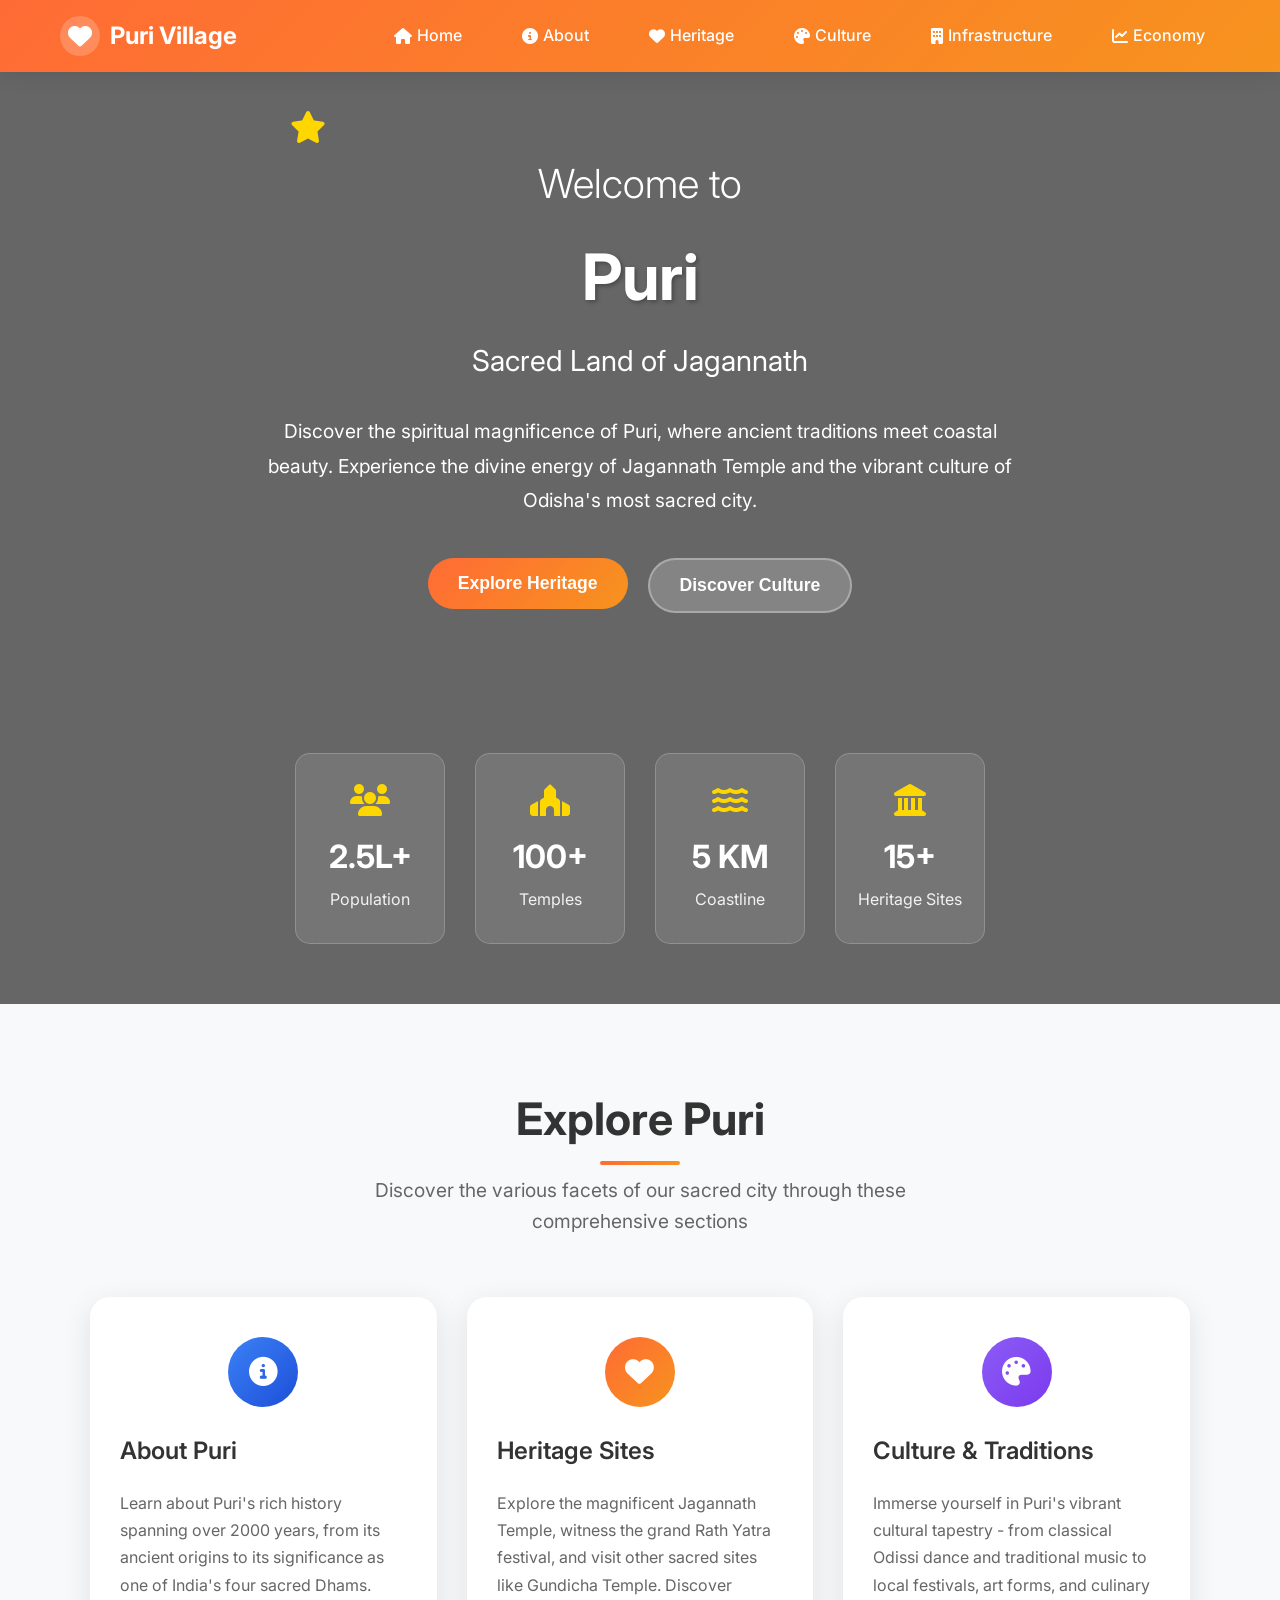
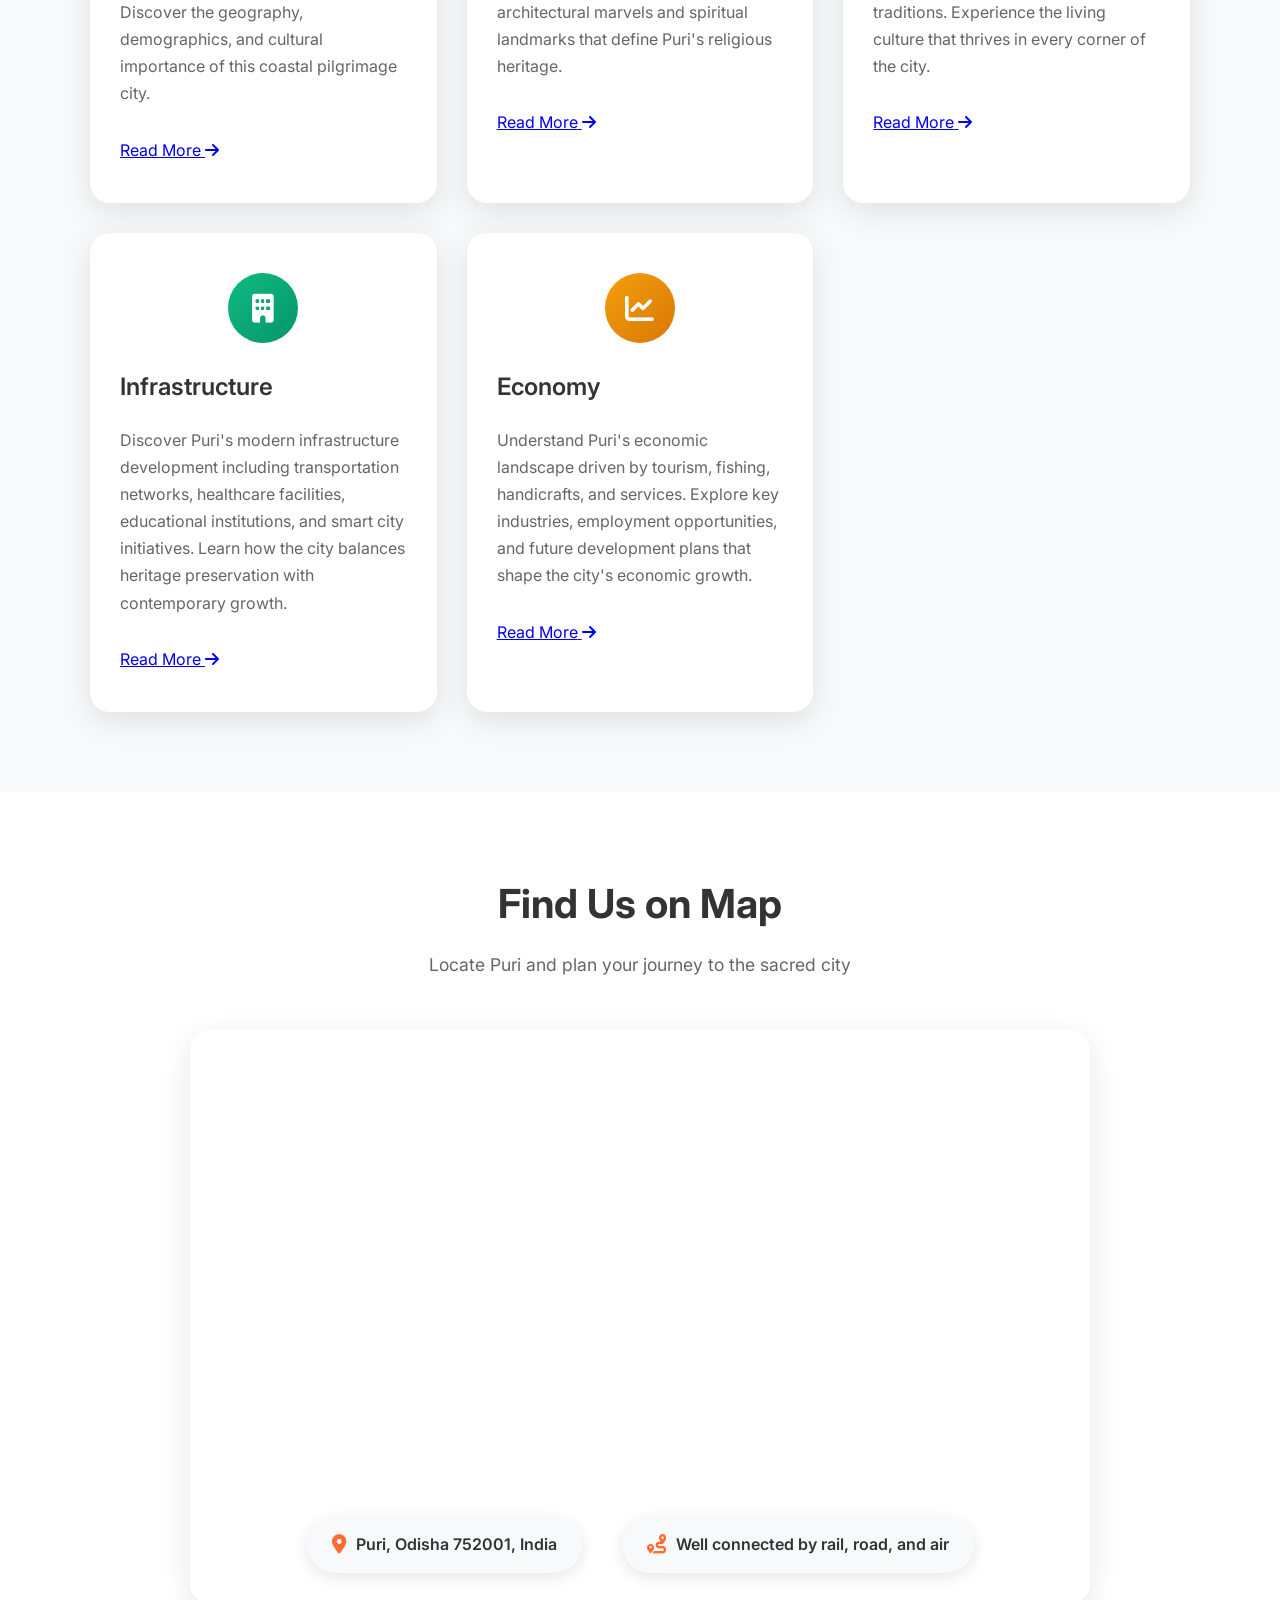
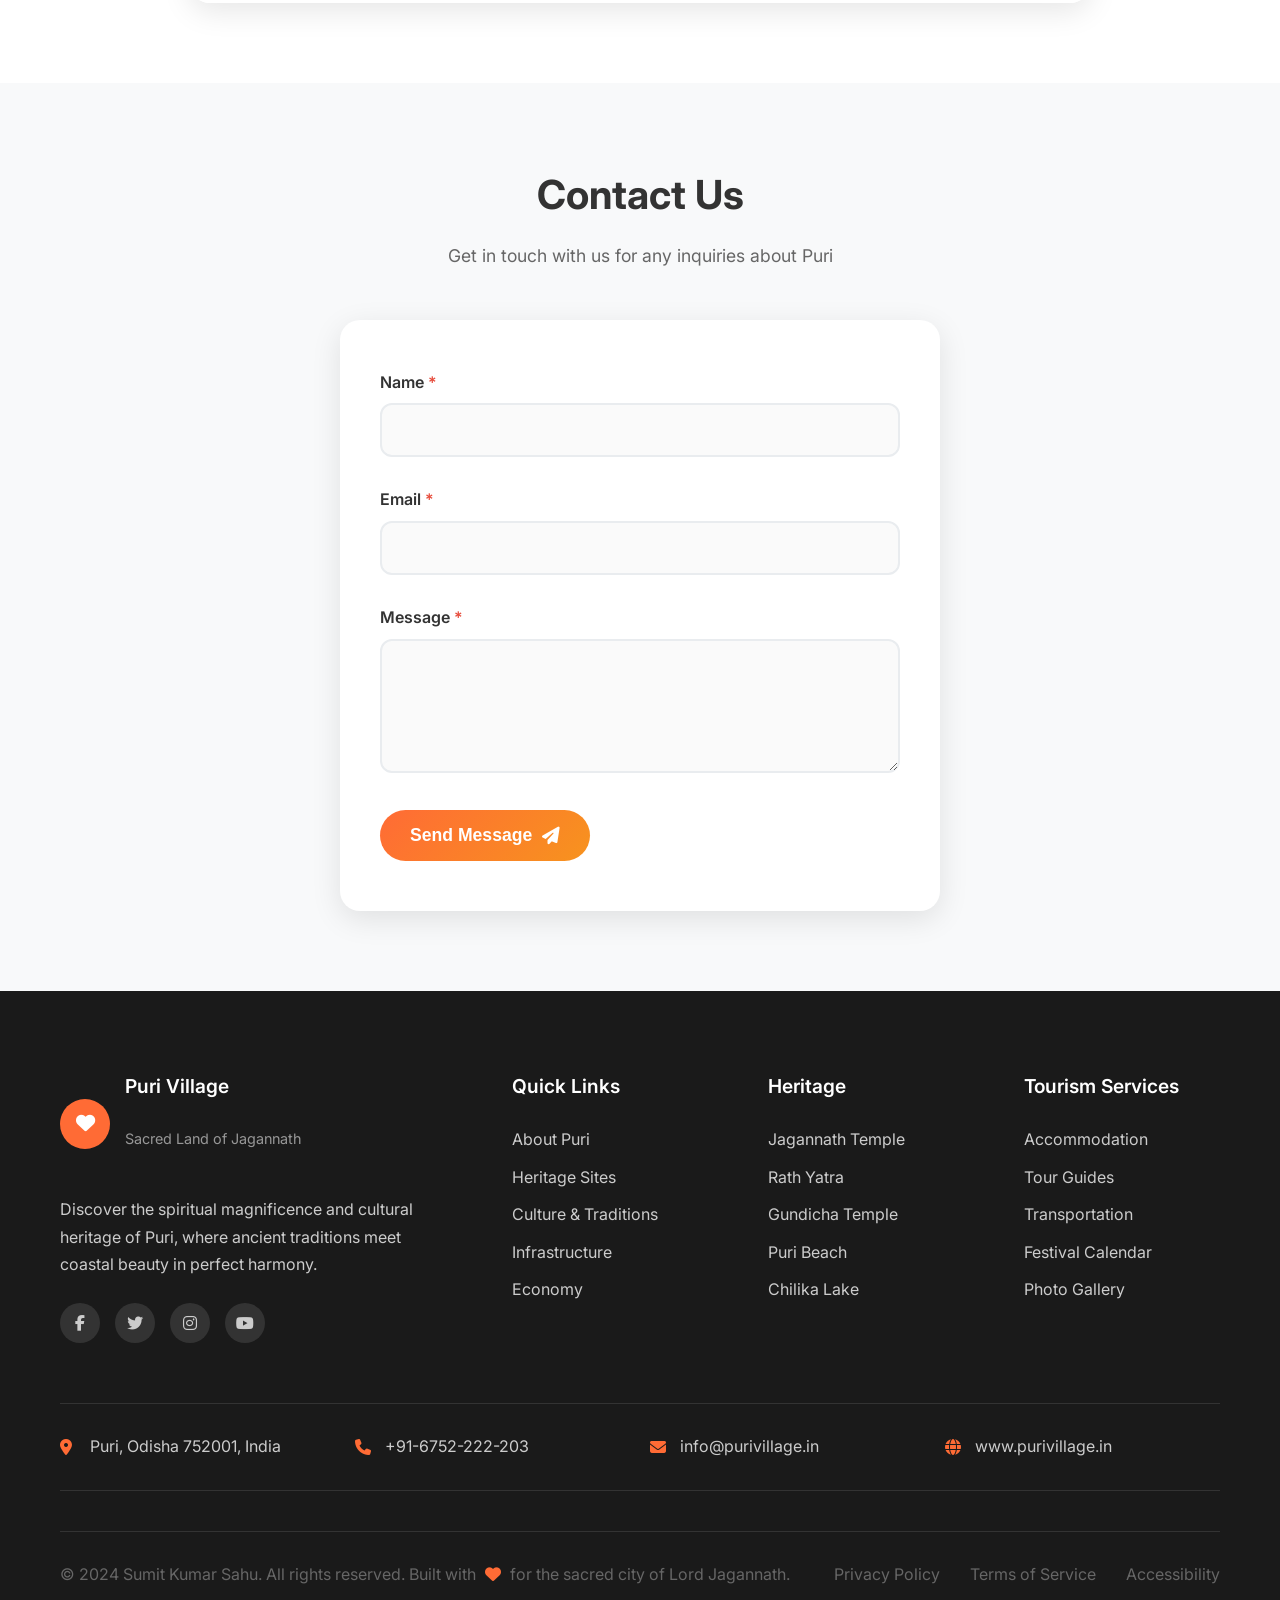
==== docs/index.html @ afd52f8d "Initital commit" ====
<!DOCTYPE html>
<html lang="en">
<head>
    <meta charset="UTF-8">
    <meta name="viewport" content="width=device-width, initial-scale=1.0">
    <title>Puri Village - Sacred Land of Jagannath</title>
    <meta name="description" content="Discover the spiritual magnificence of Puri, where ancient traditions meet coastal beauty. Experience the divine energy of Jagannath Temple and vibrant Odisha culture.">
    <link rel="preconnect" href="https://fonts.googleapis.com">
    <link rel="preconnect" href="https://fonts.gstatic.com" crossorigin>
    <link href="https://fonts.googleapis.com/css2?family=Inter:wght@300;400;500;600;700&display=swap" rel="stylesheet">
    <link rel="stylesheet" href="https://cdnjs.cloudflare.com/ajax/libs/font-awesome/6.4.0/css/all.min.css" media="print" onload="this.media='all'">
    <!-- <link rel="stylesheet" href="home.css"> -->
    <link rel="stylesheet" href="./css/styles.css">
</head>
<body>
    <!-- Skip to main content for screen readers -->
    <a href="#main-content" class="skip-link">Skip to main content</a>

    <!-- Header -->
    <header class="header" role="banner">
        <div class="container">
            <div class="logo">
                <i class="fas fa-heart" aria-hidden="true"></i>
                <span>Puri Village</span>
            </div>
            
            <!-- Mobile menu button -->
            <button class="mobile-menu-btn" aria-label="Toggle navigation menu" aria-expanded="false">
                <span class="hamburger-line"></span>
                <span class="hamburger-line"></span>
                <span class="hamburger-line"></span>
            </button>

            <nav class="nav" role="navigation" aria-label="Main navigation">
                <a href="./index.html"><i class="fas fa-home" aria-hidden="true"></i> Home</a>
                <a href="./about.html"><i class="fas fa-info-circle" aria-hidden="true"></i> About</a>
                <a href="./heritage.html"><i class="fas fa-heart" aria-hidden="true"></i> Heritage</a>
                <a href="./culture.html"><i class="fas fa-palette" aria-hidden="true"></i> Culture</a>
                <a href="./infrastructure.html"><i class="fas fa-building" aria-hidden="true"></i> Infrastructure</a>
                <a href="./economy.html"><i class="fas fa-chart-line" aria-hidden="true"></i> Economy</a>
            </nav>
        </div>
    </header>

    <!-- Main Content -->
    <main id="main-content">
        <!-- Hero Section -->
        <section class="hero" aria-label="Welcome to Puri">
            <!-- Video background -->
            <video autoplay muted loop playsinline class="hero-video" loading="lazy" aria-hidden="true">
                <source src="./Assets/videos/Puri-city.mp4" type="video/mp4">
            </video>
            
            <div class="hero-content">
                <div class="star-icon" aria-hidden="true">
                    <i class="fas fa-star"></i>
                </div>
                <h1>Welcome to</h1>
                <h2>Puri</h2>
                <h3>Sacred Land of Jagannath</h3>
                <p>Discover the spiritual magnificence of Puri, where ancient traditions meet coastal beauty. Experience the divine energy of Jagannath Temple and the vibrant culture of Odisha's most sacred city.</p>

                <div class="cta-buttons">
                    <a href="./heritage.html">
                        <button class="btn-primary">Explore Heritage</button>
                    </a>
                    <a href="./culture.html">
                        <button class="btn-secondary">Discover Culture</button>
                    </a>
                </div>
            </div>

            <!-- Statistics -->
            <div class="stats" role="region" aria-label="Puri statistics">
                <div class="stat-item">
                    <i class="fas fa-users" aria-hidden="true"></i>
                    <h4>2.5L+</h4>
                    <p>Population</p>
                </div>
                <div class="stat-item">
                    <i class="fas fa-place-of-worship" aria-hidden="true"></i>
                    <h4>100+</h4>
                    <p>Temples</p>
                </div>
                <div class="stat-item">
                    <i class="fas fa-water" aria-hidden="true"></i>
                    <h4>5 KM</h4>
                    <p>Coastline</p>
                </div>
                <div class="stat-item">
                    <i class="fas fa-landmark" aria-hidden="true"></i>
                    <h4>15+</h4>
                    <p>Heritage Sites</p>
                </div>
            </div>
        </section>

        <!-- Section Abstracts -->
        <section class="section-abstracts">
            <div class="container">
                <div class="section-header">
                    <h2>Explore Puri</h2>
                    <p>Discover the various facets of our sacred city through these comprehensive sections</p>
                </div>

                <div class="abstracts-grid">
                    <article class="abstract-card">
                        <div class="abstract-icon about">
                            <i class="fas fa-info-circle" aria-hidden="true"></i>
                        </div>
                        <h3>About Puri</h3>
                        <p>Learn about Puri's rich history spanning over 2000 years, from its ancient origins to its significance as one of India's four sacred Dhams. Discover the geography, demographics, and cultural importance of this coastal pilgrimage city.</p>
                        <a href="./about.html" class="read-more-btn" aria-label="Read more about Puri">
                            <span>Read More</span>
                            <i class="fas fa-arrow-right" aria-hidden="true"></i>
                        </a>
                    </article>

                    <article class="abstract-card">
                        <div class="abstract-icon heritage">
                            <i class="fas fa-heart" aria-hidden="true"></i>
                        </div>
                        <h3>Heritage Sites</h3>
                        <p>Explore the magnificent Jagannath Temple, witness the grand Rath Yatra festival, and visit other sacred sites like Gundicha Temple. Discover architectural marvels and spiritual landmarks that define Puri's religious heritage.</p>
                        <a href="./heritage.html" class="read-more-btn" aria-label="Read more about heritage sites">
                            <span>Read More</span>
                            <i class="fas fa-arrow-right" aria-hidden="true"></i>
                        </a>
                    </article>

                    <article class="abstract-card">
                        <div class="abstract-icon culture">
                            <i class="fas fa-palette" aria-hidden="true"></i>
                        </div>
                        <h3>Culture & Traditions</h3>
                        <p>Immerse yourself in Puri's vibrant cultural tapestry - from classical Odissi dance and traditional music to local festivals, art forms, and culinary traditions. Experience the living culture that thrives in every corner of the city.</p>
                        <a href="./culture.html" class="read-more-btn" aria-label="Read more about culture and traditions">
                            <span>Read More</span>
                            <i class="fas fa-arrow-right" aria-hidden="true"></i>
                        </a>
                    </article>

                    <article class="abstract-card">
                        <div class="abstract-icon infrastructure">
                            <i class="fas fa-building" aria-hidden="true"></i>
                        </div>
                        <h3>Infrastructure</h3>
                        <p>Discover Puri's modern infrastructure development including transportation networks, healthcare facilities, educational institutions, and smart city initiatives. Learn how the city balances heritage preservation with contemporary growth.</p>
                        <a href="./infrastructure.html" class="read-more-btn" aria-label="Read more about infrastructure">
                            <span>Read More</span>
                            <i class="fas fa-arrow-right" aria-hidden="true"></i>
                        </a>
                    </article>

                    <article class="abstract-card">
                        <div class="abstract-icon economy">
                            <i class="fas fa-chart-line" aria-hidden="true"></i>
                        </div>
                        <h3>Economy</h3>
                        <p>Understand Puri's economic landscape driven by tourism, fishing, handicrafts, and services. Explore key industries, employment opportunities, and future development plans that shape the city's economic growth.</p>
                        <a href="./economy.html" class="read-more-btn" aria-label="Read more about economy">
                            <span>Read More</span>
                            <i class="fas fa-arrow-right" aria-hidden="true"></i>
                        </a>
                    </article>
                </div>
            </div>
        </section>

        <!-- Map Section -->
        <section class="map-section">
            <div class="container">
                <div class="map-header">
                    <h2>Find Us on Map</h2>
                    <p>Locate Puri and plan your journey to the sacred city</p>
                </div>
                <div class="map-container">
                    <iframe
                        src="https://www.google.com/maps/embed?pb=!1m18!1m12!1m3!1d60059.77239144918!2d85.78035134000878!3d19.808797227245865!2m3!1f0!2f0!3f0!3m2!1i1024!2i768!4f13.1!3m3!1m2!1s0x3a19c4180256e495%3A0x496a9d8b30c1fad7!2sPuri%2C%20Odisha!5e0!3m2!1sen!2sin!4v1757739574933!5m2!1sen!2sin"
                        width="900" 
                        height="450" 
                        style="border:0;" 
                        allowfullscreen="" 
                        loading="lazy"
                        referrerpolicy="no-referrer-when-downgrade"
                        title="Map of Puri, Odisha"
                        aria-label="Interactive map showing location of Puri, Odisha">
                    </iframe>
                    <div class="map-info">
                        <div class="info-item">
                            <i class="fas fa-map-marker-alt" aria-hidden="true"></i>
                            <span>Puri, Odisha 752001, India</span>
                        </div>
                        <div class="info-item">
                            <i class="fas fa-route" aria-hidden="true"></i>
                            <span>Well connected by rail, road, and air</span>
                        </div>
                    </div>
                </div>
            </div>
        </section>

        <!-- Contact Section -->
        <section class="contact-section">
            <div class="container">
                <div class="contact-header">
                    <h2>Contact Us</h2>
                    <p>Get in touch with us for any inquiries about Puri</p>
                </div>
                <div class="contact-form-container">
                    <form class="contact-form" novalidate>
                        <div class="form-group">
                            <label for="name">Name <span class="required">*</span></label>
                            <input type="text" id="name" name="name" required aria-describedby="name-error">
                            <div id="name-error" class="error-message" role="alert"></div>
                        </div>
                        <div class="form-group">
                            <label for="email">Email <span class="required">*</span></label>
                            <input type="email" id="email" name="email" required aria-describedby="email-error">
                            <div id="email-error" class="error-message" role="alert"></div>
                        </div>
                        <div class="form-group">
                            <label for="message">Message <span class="required">*</span></label>
                            <textarea id="message" name="message" rows="5" required aria-describedby="message-error"></textarea>
                            <div id="message-error" class="error-message" role="alert"></div>
                        </div>
                        <button type="submit" class="submit-btn">
                            <span>Send Message</span>
                            <i class="fas fa-paper-plane" aria-hidden="true"></i>
                        </button>
                    </form>
                </div>
            </div>
        </section>
    </main>

    <!-- Footer -->
    <footer class="footer" role="contentinfo">
        <div class="container">
            <div class="footer-content">
                <div class="footer-section">
                    <div class="footer-logo">
                        <i class="fas fa-heart" aria-hidden="true"></i>
                        <div>
                            <h4>Puri Village</h4>
                            <p>Sacred Land of Jagannath</p>
                        </div>
                    </div>
                    <p>Discover the spiritual magnificence and cultural heritage of Puri, where ancient traditions meet coastal beauty in perfect harmony.</p>
                    <div class="social-icons">
                        <a href="#" aria-label="Facebook"><i class="fab fa-facebook-f"></i></a>
                        <a href="#" aria-label="Twitter"><i class="fab fa-twitter"></i></a>
                        <a href="#" aria-label="Instagram"><i class="fab fa-instagram"></i></a>
                        <a href="#" aria-label="YouTube"><i class="fab fa-youtube"></i></a>
                    </div>
                </div>

                <div class="footer-section">
                    <h4>Quick Links</h4>
                    <ul>
                        <li><a href="about.html">About Puri</a></li>
                        <li><a href="heritage.html">Heritage Sites</a></li>
                        <li><a href="culture.html">Culture & Traditions</a></li>
                        <li><a href="infrastructure.html">Infrastructure</a></li>
                        <li><a href="economy.html">Economy</a></li>
                    </ul>
                </div>

                <div class="footer-section">
                    <h4>Heritage</h4>
                    <ul>
                        <li><a href="#">Jagannath Temple</a></li>
                        <li><a href="#">Rath Yatra</a></li>
                        <li><a href="#">Gundicha Temple</a></li>
                        <li><a href="#">Puri Beach</a></li>
                        <li><a href="#">Chilika Lake</a></li>
                    </ul>
                </div>

                <div class="footer-section">
                    <h4>Tourism Services</h4>
                    <ul>
                        <li><a href="#">Accommodation</a></li>
                        <li><a href="#">Tour Guides</a></li>
                        <li><a href="#">Transportation</a></li>
                        <li><a href="#">Festival Calendar</a></li>
                        <li><a href="#">Photo Gallery</a></li>
                    </ul>
                </div>
            </div>

            <div class="contact-info">
                <div class="contact-item">
                    <i class="fas fa-map-marker-alt" aria-hidden="true"></i>
                    <span>Puri, Odisha 752001, India</span>
                </div>
                <div class="contact-item"> 
                    <i class="fas fa-phone" aria-hidden="true"></i>
                    <span>+91-6752-222-203</span>
                </div>
                <div class="contact-item">
                    <i class="fas fa-envelope" aria-hidden="true"></i>
                    <span>info@purivillage.in</span>
                </div>
                <div class="contact-item">
                    <i class="fas fa-globe" aria-hidden="true"></i>
                    <span>www.purivillage.in</span>
                </div>
            </div>

            <div class="footer-bottom">
                <p>&copy; 2024 Sumit Kumar Sahu. All rights reserved. Built with <i class="fas fa-heart" aria-hidden="true"></i> for the sacred city of Lord Jagannath.</p>
                <div class="footer-links">
                    <a href="#">Privacy Policy</a>
                    <a href="#">Terms of Service</a>
                    <a href="#">Accessibility</a>
                </div>
            </div>
        </div>
    </footer>
    <script src="./js/script.js"></script>
</body>
</html>
---- docs/css/styles.css ----
/* ==========================================
   MASTER STYLE.CSS - PROFESSIONAL WEBSITE
   ========================================== */

/* ==========================================
   1. GLOBAL RESET & BASE STYLES
   ========================================== */

*,
*::before,
*::after {
    margin: 0;
    padding: 0;
    box-sizing: border-box;
}

html {
    scroll-behavior: smooth;
}

body {
    font-family: 'Inter', 'Segoe UI', Tahoma, Geneva, Verdana, sans-serif;
    line-height: 1.6;
    color: #333;
    font-size: 16px;
    overflow-x: hidden;
}

/* Focus styles for accessibility */
:focus {
    outline: 2px solid #ff6b35;
    outline-offset: 2px;
}

/* Screen Reader Only */
.sr-only,
.skip-link {
    position: absolute;
    width: 1px;
    height: 1px;
    padding: 0;
    margin: -1px;
    overflow: hidden;
    clip: rect(0, 0, 0, 0);
    white-space: nowrap;
    border: 0;
}

.skip-link {
    top: -40px;
    left: 6px;
    background: #000;
    color: #fff;
    padding: 8px;
    text-decoration: none;
    z-index: 1000;
    border-radius: 4px;
}

.skip-link:focus {
    top: 6px;
}

/* ==========================================
   2. LAYOUT & TYPOGRAPHY
   ========================================== */

.container {
    max-width: 1200px;
    margin: 0 auto;
    padding: 0 20px;
}

.highlight {
    color: #ffd700;
}

/* Section Headers */
.section-header,
.content-section h2,
.arts-section h2,
.festival-calendar h2,
.key-industries h2,
.economic-indicators h2,
.infra-stats h2 {
    text-align: center;
    margin-bottom: 60px;
}

.section-header h2,
.content-section h2,
.arts-section h2,
.festival-calendar h2,
.key-industries h2,
.economic-indicators h2,
.infra-stats h2 {
    font-size: clamp(2rem, 4vw, 2.8rem);
    font-weight: 700;
    margin-bottom: 20px;
    color: #333;
    position: relative;
}

.section-header h2::after,
.content-section h2::after,
.arts-section h2::after,
.festival-calendar h2::after,
.key-industries h2::after,
.economic-indicators h2::after,
.infra-stats h2::after {
    content: '';
    position: absolute;
    bottom: -10px;
    left: 50%;
    transform: translateX(-50%);
    width: 80px;
    height: 4px;
    background: linear-gradient(135deg, #ff6b35, #f7931e);
    border-radius: 2px;
}

.section-header p {
    font-size: clamp(1rem, 2vw, 1.2rem);
    color: #666;
    max-width: 600px;
    margin: 0 auto;
}

/* ==========================================
   3. HEADER & NAVIGATION
   ========================================== */

.header {
    background: linear-gradient(135deg, #ff6b35, #f7931e);
    padding: 15px 0;
    position: sticky;
    top: 0;
    z-index: 100;
    box-shadow: 0 2px 20px rgba(0, 0, 0, 0.1);
}

/* About, Heritage, Culture, Infrastructure, Economy pages header */
body.about-page .header,
body.heritage-page .header,
body.culture-page .header,
body.infrastructure-page .header,
body.economy-page .header {
    background: linear-gradient(135deg, #2c3e50, #3498db);
}

.header .container {
    display: flex;
    justify-content: space-between;
    align-items: center;
}

.logo {
    display: flex;
    align-items: center;
    gap: 10px;
    color: white;
    font-size: 1.5rem;
    font-weight: 700;
}

.logo i {
    background: rgba(255, 255, 255, 0.2);
    padding: 8px;
    border-radius: 50%;
    width: 40px;
    height: 40px;
    display: flex;
    align-items: center;
    justify-content: center;
}

/* Mobile Menu Button */
.mobile-menu-btn,
.nav-toggle {
    display: none;
    flex-direction: column;
    justify-content: space-around;
    width: 30px;
    height: 30px;
    background: transparent;
    border: none;
    cursor: pointer;
    padding: 0;
}

.hamburger-line,
.nav-toggle span {
    width: 100%;
    height: 3px;
    background: white;
    transition: all 0.3s ease;
    transform-origin: center;
    border-radius: 2px;
}

.nav-toggle span {
    width: 25px;
    margin: 3px 0;
}

/* Hamburger Animation */
.mobile-menu-btn[aria-expanded="true"] .hamburger-line:nth-child(1),
.nav-toggle.active span:nth-child(1) {
    transform: rotate(45deg) translate(6px, 6px);
}

.mobile-menu-btn[aria-expanded="true"] .hamburger-line:nth-child(2),
.nav-toggle.active span:nth-child(2) {
    opacity: 0;
}

.mobile-menu-btn[aria-expanded="true"] .hamburger-line:nth-child(3),
.nav-toggle.active span:nth-child(3) {
    transform: rotate(-45deg) translate(6px, -6px);
}

/* Navigation */
.nav,
.nav-menu {
    display: flex;
    gap: 30px;
    list-style: none;
}

.nav a,
.nav-menu a {
    color: white;
    text-decoration: none;
    display: flex;
    align-items: center;
    gap: 5px;
    padding: 8px 15px;
    border-radius: 25px;
    transition: all 0.3s ease;
    font-weight: 500;
}

.nav a:hover,
.nav a:focus,
.nav-menu a:hover,
.nav-menu a:focus,
.nav-menu a.active {
    background: rgba(255, 255, 255, 0.2);
    color: white;
    outline: 2px solid rgba(255, 255, 255, 0.5);
    outline-offset: 2px;
    transform: translateY(-2px);
}

/* ==========================================
   4. BUTTONS & INTERACTIVE ELEMENTS
   ========================================== */

.btn-primary,
.btn-secondary,
.btn-gallery,
.btn-contact,
.btn-read-more,
.cta-button,
.submit-btn {
    padding: 15px 30px;
    border: none;
    border-radius: 50px;
    font-size: 1.1rem;
    font-weight: 600;
    cursor: pointer;
    transition: all 0.3s ease;
    text-decoration: none;
    display: inline-flex;
    align-items: center;
    gap: 10px;
    justify-content: center;
}

.btn-primary,
.btn-gallery,
.btn-contact,
.btn-read-more,
.cta-button,
.submit-btn {
    background: linear-gradient(135deg, #ff6b35, #f7931e);
    color: white;
}

.btn-secondary {
    background: rgba(255, 255, 255, 0.2);
    color: white;
    border: 2px solid rgba(255, 255, 255, 0.3);
}

.btn-primary:hover,
.btn-primary:focus,
.btn-gallery:hover,
.btn-gallery:focus,
.btn-contact:hover,
.btn-contact:focus,
.btn-read-more:hover,
.btn-read-more:focus,
.cta-button:hover,
.cta-button:focus,
.submit-btn:hover,
.submit-btn:focus {
    background: linear-gradient(135deg, #e55a2b, #e8851d);
    transform: translateY(-2px);
    outline: 2px solid rgba(255, 107, 53, 0.5);
    outline-offset: 2px;
    box-shadow: 0 8px 25px rgba(255, 107, 53, 0.3);
}

.btn-secondary:hover,
.btn-secondary:focus {
    background: rgba(255, 255, 255, 0.3);
    transform: translateY(-2px);
    outline: 2px solid rgba(255, 255, 255, 0.5);
    outline-offset: 2px;
}

.btn-read-more i,
.cta-button i,
.btn-gallery i,
.btn-contact i,
.submit-btn i {
    transition: transform 0.3s ease;
}

.btn-read-more:hover i,
.cta-button:hover i,
.btn-gallery:hover i,
.btn-contact:hover i,
.submit-btn:hover i {
    transform: translateX(3px);
}

/* ==========================================
   5. CARDS & CONTENT BLOCKS
   ========================================== */

.abstract-card,
.history-card,
.site-card,
.culture-card,
.festival-card,
.sector-card,
.industry-card,
.stat-card,
.indicator-item,
.infra-category,
.personality-card,
.fact-card {
    background: white;
    padding: 40px 30px;
    border-radius: 20px;
    box-shadow: 0 8px 30px rgba(0, 0, 0, 0.1);
    transition: all 0.3s ease;
    position: relative;
    overflow: hidden;
}

.abstract-card:hover,
.abstract-card:focus-within,
.history-card:hover,
.site-card:hover,
.culture-card:hover,
.festival-card:hover,
.sector-card:hover,
.industry-card:hover,
.stat-card:hover,
.indicator-item:hover,
.infra-category:hover,
.personality-card:hover,
.fact-card:hover {
    transform: translateY(-8px);
    box-shadow: 0 15px 40px rgba(0, 0, 0, 0.15);
}

/* Card Top Borders */
.abstract-card::before,
.history-card,
.culture-card,
.festival-card,
.sector-card,
.stat-card::before,
.indicator-item::before,
.infra-category {
    border-top: 4px solid #3498db;
}

.site-card.religious .site-category {
    background: linear-gradient(135deg, #ff6b35, #f7931e);
}

.site-card.festival .site-category {
    background: linear-gradient(135deg, #667eea, #764ba2);
}

.site-card.natural .site-category {
    background: linear-gradient(135deg, #74b9ff, #0984e3);
}

/* Card Icons */
.abstract-icon,
.culture-icon,
.festival-icon,
.sector-icon,
.industry-icon,
.stat-icon,
.indicator-icon,
.personality-image {
    width: 70px;
    height: 70px;
    border-radius: 50%;
    display: flex;
    align-items: center;
    justify-content: center;
    margin: 0 auto 25px;
    transition: all 0.3s ease;
}

.abstract-icon.about,
.culture-icon,
.sector-icon,
.industry-icon,
.stat-icon,
.indicator-icon {
    background: linear-gradient(135deg, #3b82f6, #1d4ed8);
}

.abstract-icon.heritage {
    background: linear-gradient(135deg, #ff6b35, #f7931e);
}

.abstract-icon.culture {
    background: linear-gradient(135deg, #8b5cf6, #7c3aed);
}

.abstract-icon.infrastructure {
    background: linear-gradient(135deg, #10b981, #059669);
}

.abstract-icon.economy {
    background: linear-gradient(135deg, #f59e0b, #d97706);
}

.festival-icon,
.personality-image {
    background: linear-gradient(135deg, #9b59b6, #8e44ad);
}

.abstract-icon i,
.culture-icon i,
.festival-icon i,
.sector-icon i,
.industry-icon i,
.stat-icon i,
.indicator-icon i,
.personality-image i {
    font-size: 1.8rem;
    color: white;
}

/* ==========================================
   6. FORMS
   ========================================== */

.contact-form {
    background: white;
    padding: 50px 40px;
    border-radius: 20px;
    box-shadow: 0 8px 30px rgba(0, 0, 0, 0.1);
}

.form-group {
    margin-bottom: 30px;
}

.form-group label {
    display: block;
    margin-bottom: 8px;
    font-weight: 600;
    color: #333;
    font-size: 1rem;
}

.required {
    color: #e74c3c;
}

.form-group input,
.form-group textarea {
    width: 100%;
    padding: 15px 20px;
    border: 2px solid #e9ecef;
    border-radius: 12px;
    font-size: 1rem;
    transition: all 0.3s ease;
    font-family: inherit;
    background: #fafafa;
}

.form-group input:focus,
.form-group textarea:focus {
    outline: none;
    border-color: #ff6b35;
    background: white;
    box-shadow: 0 0 0 3px rgba(255, 107, 53, 0.1);
}

.form-group textarea {
    resize: vertical;
    min-height: 120px;
}

.error-message {
    color: #e74c3c;
    font-size: 0.875rem;
    margin-top: 5px;
    display: none;
}

.error-message.show {
    display: block;
}

.form-group.error input,
.form-group.error textarea {
    border-color: #e74c3c;
    background: #fdf2f2;
}

/* ==========================================
   7. HOME PAGE STYLES
   ========================================== */

/* Hero Section */
.hero {
    position: relative;
    min-height: 100vh;
    padding-top: 80px;
    color: white;
    text-align: center;
    display: flex;
    flex-direction: column;
    justify-content: center;
    padding-bottom: 60px;
    overflow: hidden;
}

.hero-video {
    position: absolute;
    top: 0;
    left: 0;
    min-width: 100%;
    min-height: 100%;
    width: auto;
    height: auto;
    object-fit: cover;
    z-index: -2;
}

.hero::after {
    content: "";
    position: absolute;
    top: 0;
    left: 0;
    width: 100%;
    height: 100%;
    background: rgba(0, 0, 0, 0.6);
    z-index: -1;
}

.hero-content {
    position: relative;
    z-index: 1;
    max-width: 800px;
    margin: 0 auto;
    padding: 0 20px;
}

.star-icon {
    position: absolute;
    top: -50px;
    left: 50px;
    color: #ffd700;
    font-size: 2rem;
}

.hero-content h1 {
    font-size: clamp(1.8rem, 4vw, 2.5rem);
    margin-bottom: 10px;
    font-weight: 300;
}

.hero-content h2 {
    font-size: clamp(2.5rem, 8vw, 4rem);
    font-weight: 700;
    margin-bottom: 10px;
    text-shadow: 2px 2px 4px rgba(0, 0, 0, 0.3);
}

.hero-content h3 {
    font-size: clamp(1.2rem, 3vw, 1.8rem);
    margin-bottom: 30px;
    font-weight: 400;
}

.hero-content p {
    font-size: clamp(1rem, 2vw, 1.2rem);
    margin-bottom: 40px;
    line-height: 1.8;
}

/* CTA Buttons */
.cta-buttons {
    display: flex;
    gap: 20px;
    justify-content: center;
    margin-bottom: 80px;
    flex-wrap: wrap;
}

/* Statistics Section */
.stats {
    display: grid;
    grid-template-columns: repeat(auto-fit, minmax(150px, 1fr));
    gap: 30px;
    margin-top: 60px;
    max-width: 800px;
    margin-left: auto;
    margin-right: auto;
    padding: 0 20px;
}

.stat-item {
    text-align: center;
    background: rgba(255, 255, 255, 0.1);
    padding: 30px 20px;
    border-radius: 15px;
    backdrop-filter: blur(10px);
    border: 1px solid rgba(255, 255, 255, 0.2);
}

.stat-item i {
    font-size: 2rem;
    margin-bottom: 15px;
    color: #ffd700;
}

.stat-item h4 {
    font-size: 2rem;
    font-weight: 700;
    margin-bottom: 5px;
}

.stat-item p {
    font-size: 1rem;
    opacity: 0.9;
}

/* Section Abstracts */
.section-abstracts {
    padding: 80px 0;
    background: #f8f9fa;
}

.abstracts-grid {
    display: grid;
    grid-template-columns: repeat(auto-fit, minmax(300px, 1fr));
    gap: 30px;
    max-width: 1100px;
    margin: 0 auto;
}

.abstract-card h3 {
    font-size: 1.5rem;
    font-weight: 600;
    margin-bottom: 20px;
    color: #333;
}

.abstract-card p {
    color: #666;
    line-height: 1.7;
    margin-bottom: 30px;
    font-size: 1rem;
}

/* Map Section */
.map-section {
    padding: 80px 0;
    background: white;
}

.map-header {
    text-align: center;
    margin-bottom: 50px;
}

.map-header h2 {
    font-size: clamp(2rem, 4vw, 2.5rem);
    font-weight: 700;
    margin-bottom: 15px;
    color: #333;
}

.map-header p {
    font-size: 1.1rem;
    color: #666;
}

.map-container {
    max-width: 900px;
    margin: 0 auto;
    border-radius: 20px;
    overflow: hidden;
    box-shadow: 0 8px 30px rgba(0, 0, 0, 0.1);
    position: relative;
}

.map-container iframe {
    width: 100%;
    height: 450px;
    border: none;
}

.map-info {
    display: flex;
    justify-content: center;
    gap: 40px;
    flex-wrap: wrap;
    padding: 30px 20px;
    background: white;
}

.info-item {
    display: flex;
    align-items: center;
    gap: 10px;
    background: #f8f9fa;
    padding: 15px 25px;
    border-radius: 30px;
    box-shadow: 0 4px 15px rgba(0, 0, 0, 0.1);
}

.info-item i {
    color: #ff6b35;
    font-size: 1.2rem;
}

.info-item span {
    font-weight: 600;
    color: #333;
}

/* Contact Section */
.contact-section {
    padding: 80px 0;
    background: #f8f9fa;
}

.contact-header {
    text-align: center;
    margin-bottom: 50px;
}

.contact-header h2 {
    font-size: clamp(2rem, 4vw, 2.5rem);
    font-weight: 700;
    margin-bottom: 15px;
    color: #333;
}

.contact-header p {
    font-size: 1.1rem;
    color: #666;
}

.contact-form-container {
    max-width: 600px;
    margin: 0 auto;
}

/* ==========================================
   8. ABOUT PAGE STYLES
   ========================================== */

.main-content {
    padding-top: 100px;
    min-height: 100vh;
}

/* Page Header */
.page-header {
    text-align: center;
    padding: 4rem 0;
    background: linear-gradient(135deg, #667eea 0%, #764ba2 100%);
    color: white;
    margin-bottom: 3rem;
}

.page-header h1 {
    font-size: 3rem;
    margin-bottom: 1rem;
    text-shadow: 2px 2px 4px rgba(0, 0, 0, 0.3);
}

.page-header p {
    font-size: 1.2rem;
    max-width: 800px;
    margin: 0 auto;
    opacity: 0.9;
}

/* Content Sections */
.content-section {
    margin-bottom: 4rem;
    padding: 2rem 0;
}

/* History Grid */
.history-grid {
    display: grid;
    grid-template-columns: 1fr 1fr;
    gap: 3rem;
    margin-bottom: 3rem;
}

.history-card {
    border-left: 5px solid #3498db;
    padding: 2rem;
}

.history-card h3 {
    color: #2c3e50;
    margin-bottom: 1rem;
    font-size: 1.5rem;
}

.key-features {
    background: #f8f9fa;
    padding: 2rem;
    border-radius: 15px;
    box-shadow: 0 10px 30px rgba(0, 0, 0, 0.05);
}

.key-features h3 {
    color: #2c3e50;
    margin-bottom: 1.5rem;
    font-size: 1.5rem;
}

.features-grid {
    display: grid;
    grid-template-columns: 1fr 1fr;
    gap: 1.5rem;
}

.feature-item {
    display: flex;
    align-items: flex-start;
    gap: 1rem;
    padding: 1rem;
    background: white;
    border-radius: 10px;
    transition: transform 0.3s ease;
}

.feature-item:hover {
    transform: translateY(-5px);
    box-shadow: 0 5px 20px rgba(0, 0, 0, 0.1);
}

.feature-item i {
    font-size: 1.5rem;
    color: #3498db;
    margin-top: 0.2rem;
}

.feature-item h4 {
    color: #2c3e50;
    margin-bottom: 0.5rem;
}

.feature-item p {
    color: #666;
    font-size: 0.9rem;
}

/* Geography Sections */
.geography-sections {
    display: grid;
    grid-template-columns: 1fr 1fr;
    gap: 2rem;
    margin-top: 2rem;
}

.geo-section {
    background: white;
    padding: 2rem;
    border-radius: 15px;
    box-shadow: 0 5px 20px rgba(0, 0, 0, 0.08);
    border-top: 4px solid #e74c3c;
}

.geo-section h3 {
    color: #2c3e50;
    margin-bottom: 1rem;
}

/* Demographics */
.demographics {
    background: linear-gradient(135deg, #667eea 0%, #764ba2 100%);
    color: white;
    padding: 3rem 0;
    border-radius: 20px;
    margin: 3rem 0;
}

.demographics h2 {
    text-align: center;
    margin-bottom: 3rem;
    color: white;
}

.demographics h2::after {
    background: #ffd700;
}

.demo-stats {
    display: grid;
    grid-template-columns: repeat(4, 1fr);
    gap: 2rem;
}

.demo-stat {
    text-align: center;
    padding: 2rem;
    background: rgba(255, 255, 255, 0.1);
    border-radius: 15px;
    transition: transform 0.3s ease;
}

.demo-stat:hover {
    transform: translateY(-10px);
    background: rgba(255, 255, 255, 0.2);
}

.demo-stat i {
    font-size: 3rem;
    margin-bottom: 1rem;
    color: #ffd700;
}

.demo-stat h3 {
    font-size: 2rem;
    margin-bottom: 0.5rem;
}

/* Timeline Section */
.timeline-section {
    margin: 4rem 0;
    padding: 3rem 0;
    background: #f8f9fa;
    border-radius: 20px;
}

.timeline-section h2 {
    text-align: center;
    margin-bottom: 3rem;
    display: flex;
    align-items: center;
    justify-content: center;
    gap: 1rem;
}

.timeline-section h2 i {
    color: #8b4513;
}

.timeline {
    position: relative;
    max-width: 800px;
    margin: 0 auto;
}

.timeline::before {
    content: '';
    position: absolute;
    top: 0;
    left: 50%;
    transform: translateX(-50%);
    width: 4px;
    height: 100%;
    background: linear-gradient(135deg, #ff6b35, #f7931e);
    border-radius: 2px;
}

.timeline-item {
    position: relative;
    margin: 2rem 0;
    width: 50%;
}

.timeline-item:nth-child(odd) {
    left: 0;
    text-align: right;
    padding-right: 3rem;
}

.timeline-item:nth-child(even) {
    left: 50%;
    text-align: left;
    padding-left: 3rem;
}

.timeline-dot {
    position: absolute;
    top: 20px;
    width: 20px;
    height: 20px;
    background: #ff6b35;
    border: 4px solid white;
    border-radius: 50%;
    box-shadow: 0 0 0 4px #ff6b35;
}

.timeline-item:nth-child(odd) .timeline-dot {
    right: -10px;
}

.timeline-item:nth-child(even) .timeline-dot {
    left: -10px;
}

.timeline-content {
    background: white;
    padding: 2rem;
    border-radius: 15px;
    box-shadow: 0 5px 20px rgba(0, 0, 0, 0.1);
    transition: transform 0.3s ease;
}

.timeline-content:hover {
    transform: translateY(-5px);
    box-shadow: 0 10px 30px rgba(0, 0, 0, 0.2);
}

.timeline-content h3 {
    color: #2c3e50;
    margin-bottom: 1rem;
    font-size: 1.3rem;
}

.timeline-content p {
    color: #666;
    line-height: 1.6;
}

/* Personalities Section */
.personalities-section {
    margin: 4rem 0;
    padding: 3rem 0;
}

.personalities-section h2 {
    display: flex;
    align-items: center;
    justify-content: center;
    gap: 1rem;
}

.personalities-section h2 i {
    color: #9b59b6;
}

.personalities-grid {
    display: grid;
    grid-template-columns: repeat(auto-fit, minmax(280px, 1fr));
    gap: 2rem;
    margin-top: 2rem;
}

.personality-card {
    text-align: center;
    border-top: 4px solid #9b59b6;
}

.personality-card h3 {
    color: #2c3e50;
    margin-bottom: 1rem;
    font-size: 1.3rem;
}

.personality-card p {
    color: #666;
    line-height: 1.6;
}

/* Facts Section */
.facts-section {
    margin: 4rem 0;
    padding: 3rem 0;
    background: linear-gradient(135deg, #74b9ff 0%, #0984e3 100%);
    border-radius: 20px;
    color: white;
}

.facts-section h2 {
    text-align: center;
    margin-bottom: 3rem;
    color: white;
    display: flex;
    align-items: center;
    justify-content: center;
    gap: 1rem;
}

.facts-section h2::after {
    background: #ffd700;
}

.facts-section h2 i {
    color: #ffd700;
}

.facts-grid {
    display: grid;
    grid-template-columns: repeat(auto-fit, minmax(300px, 1fr));
    gap: 2rem;
}

.fact-card {
    background: rgba(255, 255, 255, 0.1);
    text-align: center;
    backdrop-filter: blur(10px);
    border: 1px solid rgba(255, 255, 255, 0.2);
}

.fact-card i {
    font-size: 3rem;
    margin-bottom: 1rem;
    color: #ffd700;
}

.fact-card h3 {
    margin-bottom: 1rem;
    font-size: 1.3rem;
}

.fact-card p {
    line-height: 1.6;
    opacity: 0.9;
}

/* CTA Section */
.cta-section {
    margin: 4rem 0;
    padding: 4rem 0;
    background: linear-gradient(135deg, #667eea 0%, #764ba2 100%);
    border-radius: 20px;
    text-align: center;
    color: white;
}

.cta-content h2 {
    font-size: 2.5rem;
    margin-bottom: 1rem;
}

.cta-content p {
    font-size: 1.2rem;
    margin-bottom: 2rem;
    max-width: 600px;
    margin-left: auto;
    margin-right: auto;
    opacity: 0.9;
}

/* ==========================================
   9. HERITAGE PAGE STYLES
   ========================================== */

/* Heritage Sites Section */
.heritage-sites {
    margin-bottom: 4rem;
}

.sites-grid {
    display: grid;
    grid-template-columns: repeat(auto-fit, minmax(350px, 1fr));
    gap: 2rem;
    margin-bottom: 3rem;
}

/* Site Image */
.site-image {
    position: relative;
    height: 250px;
    overflow: hidden;
}

.site-image img {
    width: 100%;
    height: 100%;
    object-fit: cover;
    transition: transform 0.3s ease;
}

.site-card:hover .site-image img {
    transform: scale(1.05);
}

/* Site Category Badge */
.site-category {
    position: absolute;
    top: 1rem;
    left: 1rem;
    padding: 0.5rem 1rem;
    border-radius: 20px;
    font-size: 0.8rem;
    font-weight: bold;
    text-transform: uppercase;
    letter-spacing: 0.5px;
    color: white;
}

/* Site Content */
.site-content {
    padding: 2rem;
}

.site-content h3 {
    font-size: 1.5rem;
    color: #2c3e50;
    margin-bottom: 1rem;
}

.site-content p {
    color: #666;
    margin-bottom: 1.5rem;
    line-height: 1.6;
}

/* Site Details */
.site-details {
    display: flex;
    gap: 1rem;
    margin-bottom: 1.5rem;
    flex-wrap: wrap;
}

.detail-item {
    display: flex;
    align-items: center;
    gap: 0.5rem;
    font-size: 0.9rem;
    color: #666;
}

.detail-item i {
    color: #3498db;
}

/* Site Tags */
.site-tags {
    display: flex;
    gap: 0.5rem;
    margin-bottom: 1.5rem;
    flex-wrap: wrap;
}

.site-tags span {
    background: #f8f9fa;
    color: #666;
    padding: 0.3rem 0.8rem;
    border-radius: 15px;
    font-size: 0.8rem;
    border: 1px solid #e9ecef;
}

/* Site Actions */
.site-actions {
    display: flex;
    gap: 1rem;
}

/* Plan Journey Section */
.plan-journey {
    background: linear-gradient(135deg, #667eea 0%, #764ba2 100%);
    color: white;
    padding: 4rem 2rem;
    border-radius: 20px;
    text-align: center;
    margin-bottom: 4rem;
}

.journey-header {
    display: flex;
    align-items: center;
    justify-content: center;
    gap: 1rem;
    margin-bottom: 2rem;
}

.journey-header i {
    font-size: 2rem;
    color: #ffd700;
}

.journey-header h2 {
    font-size: 2.5rem;
    margin: 0;
}

.plan-journey p {
    font-size: 1.2rem;
    margin-bottom: 2rem;
    max-width: 600px;
    margin-left: auto;
    margin-right: auto;
    opacity: 0.9;
}

/* ==========================================
   10. CULTURE PAGE STYLES
   ========================================== */

/* Cultural Elements Section */
.cultural-elements {
    margin-bottom: 4rem;
    padding: 2rem 0;
}

.culture-grid {
    display: grid;
    grid-template-columns: repeat(auto-fit, minmax(280px, 1fr));
    gap: 2rem;
}

.culture-card {
    text-align: center;
    border-top: 4px solid #3498db;
}

.culture-card h3 {
    color: #2c3e50;
    margin-bottom: 1rem;
    font-size: 1.3rem;
}

.culture-card p {
    color: #666;
    line-height: 1.6;
    margin-bottom: 1.5rem;
}

.culture-tags,
.art-tags,
.industry-tags,
.activity-tags {
    display: flex;
    gap: 0.5rem;
    justify-content: center;
    flex-wrap: wrap;
}

.culture-tags span,
.art-tags span,
.industry-tags span,
.activity-tag {
    background: #f8f9fa;
    color: #666;
    padding: 0.3rem 0.8rem;
    border-radius: 15px;
    font-size: 0.8rem;
    border: 1px solid #e9ecef;
}

.activity-tag {
    padding: 0.5rem 1rem;
    border-radius: 20px;
    font-size: 0.9rem;
    cursor: pointer;
    transition: all 0.3s ease;
}

.activity-tag:hover,
.activity-tag:focus {
    background: #3498db;
    color: white;
    transform: translateY(-2px);
    box-shadow: 0 5px 15px rgba(52, 152, 219, 0.3);
}

/* Arts Section */
.arts-section {
    margin: 4rem 0;
    padding: 3rem 0;
    background: #f8f9fa;
    border-radius: 20px;
}

.arts-content {
    display: grid;
    grid-template-columns: 1fr 1fr;
    gap: 3rem;
    align-items: center;
}

.arts-text {
    display: flex;
    flex-direction: column;
    gap: 2rem;
}

.art-item {
    background: white;
    padding: 2rem;
    border-radius: 15px;
    box-shadow: 0 5px 20px rgba(0, 0, 0, 0.08);
    border-left: 5px solid #e74c3c;
}

.art-item h3 {
    color: #2c3e50;
    margin-bottom: 1rem;
    font-size: 1.3rem;
}

.art-item p {
    color: #666;
    line-height: 1.6;
    margin-bottom: 1rem;
}

.arts-image {
    position: relative;
    border-radius: 20px;
    overflow: hidden;
    box-shadow: 0 15px 40px rgba(0, 0, 0, 0.2);
}

.arts-image img {
    width: 100%;
    height: 400px;
    object-fit: cover;
    transition: transform 0.3s ease;
}

.arts-image:hover img {
    transform: scale(1.05);
}

.image-overlay {
    position: absolute;
    bottom: 0;
    left: 0;
    right: 0;
    background: linear-gradient(transparent, rgba(0, 0, 0, 0.8));
    color: white;
    padding: 3rem 2rem 1.5rem;
    text-align: center;
}

.image-overlay h4 {
    font-size: 1.3rem;
    margin-bottom: 0.5rem;
}

.image-overlay p {
    opacity: 0.9;
}

/* Festival Calendar */
.festival-calendar {
    margin: 4rem 0;
    padding: 3rem 0;
}

.festivals-grid {
    display: grid;
    grid-template-columns: repeat(auto-fit, minmax(280px, 1fr));
    gap: 2rem;
}

.festival-card {
    text-align: center;
    border-top: 4px solid #9b59b6;
}

.festival-card h3 {
    color: #2c3e50;
    margin-bottom: 1rem;
    font-size: 1.3rem;
}

.festival-date {
    display: flex;
    align-items: center;
    justify-content: center;
    gap: 0.5rem;
    color: #9b59b6;
    font-weight: bold;
    margin-bottom: 1rem;
}

.festival-card p {
    color: #666;
    line-height: 1.6;
    margin-bottom: 0.5rem;
}

.festival-card p:last-child {
    margin-bottom: 0;
}

/* Living Culture */                                     
.living-culture {
    margin: 4rem 0;
    padding: 4rem 2rem;
    background: linear-gradient(135deg, #667eea 0%, #764ba2 100%);
    border-radius: 20px;
    text-align: center;
    color: white;
}

.culture-header {
    display: flex;
    align-items: center;
    justify-content: center;
    gap: 1rem;
    margin-bottom: 2rem;
}

.culture-header i {
    font-size: 2rem;
    color: #ffd700;
}

.culture-header h2 {
    font-size: 2.5rem;
    margin: 0;
}

.living-culture p {
    font-size: 1.2rem;
    margin-bottom: 3rem;
    max-width: 800px;
    margin-left: auto;
    margin-right: auto;
    opacity: 0.9;
    line-height: 1.8;
}

.living-aspects {
    display: grid;
    grid-template-columns: repeat(auto-fit, minmax(250px, 1fr));
    gap: 2rem;
    margin-top: 2rem;
}

.aspect-item {
    background: rgba(255, 255, 255, 0.1);
    padding: 2rem;
    border-radius: 15px;
    transition: all 0.3s ease;
    backdrop-filter: blur(10px);
    border: 1px solid rgba(255, 255, 255, 0.2);
}

.aspect-item:hover {
    transform: translateY(-5px);
    background: rgba(255, 255, 255, 0.2);
    box-shadow: 0 10px 30px rgba(0, 0, 0, 0.3);
}

.aspect-item h4 {
    font-size: 1.3rem;
    margin-bottom: 0.5rem;
    color: #ffd700;
}

.aspect-item p {
    opacity: 0.9;
    margin: 0;
}

/* ==========================================
   11. INFRASTRUCTURE PAGE STYLES
   ========================================== */

/* Infrastructure Categories */
.infrastructure-categories {
    margin-bottom: 4rem;
    padding: 2rem 0;
}

.infra-grid {
    display: grid;
    grid-template-columns: repeat(auto-fit, minmax(350px, 1fr));
    gap: 2rem;
}

.infra-category::before {
    content: '';
    position: absolute;
    top: 0;
    left: -100%;
    width: 100%;
    height: 100%;
    background: linear-gradient(90deg, transparent, rgba(255, 255, 255, 0.2), transparent);
    transition: left 0.5s;
}

.infra-category:hover::before {
    left: 100%;
}

.category-header {
    display: flex;
    align-items: center;
    gap: 1rem;
    margin-bottom: 1.5rem;
}

.category-header i {
    font-size: 2rem;
    color: #3498db;
    background: linear-gradient(135deg, #3498db, #2980b9);
    -webkit-background-clip: text;
    -webkit-text-fill-color: transparent;
    background-clip: text;
}

.category-header h3 {
    color: #2c3e50;
    font-size: 1.5rem;
    margin: 0;
}

.infra-list {
    list-style: none;
    margin-bottom: 2rem;
}

.infra-list li {
    display: flex;
    align-items: flex-start;
    gap: 1rem;
    margin-bottom: 1rem;
    color: #666;
    line-height: 1.6;
}

.infra-list li i {
    color: #3498db;
    font-size: 0.5rem;
    margin-top: 0.5rem;
    flex-shrink: 0;
}

/* Smart City Development */
.smart-city {
    background: linear-gradient(135deg, #ff6b35, #f7931e);
    color: white;
    padding: 4rem 2rem;
    border-radius: 20px;
    margin: 4rem 0;
    text-align: center;
    opacity: 0;
    transform: translateY(50px);
    transition: all 0.8s ease;
}

.smart-city.fade-in {
    opacity: 1;
    transform: translateY(0);
}

.smart-city-header {
    display: flex;
    align-items: center;
    justify-content: center;
    gap: 1rem;
    margin-bottom: 2rem;
}

.smart-city-header i {
    font-size: 2.5rem;
    color: #ffd700;
}

.smart-city-header h2 {
    font-size: 2.5rem;
    margin: 0;
}

.smart-city p {
    font-size: 1.2rem;
    margin-bottom: 3rem;
    max-width: 800px;
    margin-left: auto;
    margin-right: auto;
    opacity: 0.9;
    line-height: 1.8;
}

.smart-initiatives {
    display: grid;
    grid-template-columns: repeat(auto-fit, minmax(250px, 1fr));
    gap: 2rem;
    margin-top: 2rem;
}

.initiative-item {
    background: rgba(255, 255, 255, 0.1);
    padding: 2rem;
    border-radius: 15px;
    transition: all 0.3s ease;
    backdrop-filter: blur(10px);
    border: 1px solid rgba(255, 255, 255, 0.2);
    cursor: pointer;
    text-align: center;
}

.initiative-item:hover {
    transform: translateY(-5px);
    background: rgba(255, 255, 255, 0.2);
    box-shadow: 0 10px 30px rgba(0, 0, 0, 0.3);
}

.initiative-icon {
    width: 80px;
    height: 80px;
    margin: 0 auto 1.5rem;
    display: flex;
    align-items: center;
    justify-content: center;
    background: rgba(255, 255, 255, 0.2);
    border-radius: 50%;
    transition: all 0.3s ease;
}

.initiative-icon i {
    font-size: 2.5rem;
    color: #ffd700;
}

.initiative-item:hover .initiative-icon {
    transform: scale(1.1);
    background: rgba(255, 255, 255, 0.3);
}

.initiative-item h4 {
    font-size: 1.3rem;
    margin-bottom: 1rem;
    color: #ffd700;
}

.initiative-item p {
    opacity: 0.9;
    margin: 0;
    line-height: 1.6;
}

/* Infrastructure Statistics */
.infra-stats {
    margin: 4rem 0;
    padding: 3rem 0;
    text-align: center;
}

.stats-grid {
    display: grid;
    grid-template-columns: repeat(auto-fit, minmax(200px, 1fr));
    gap: 2rem;
    margin-top: 2rem;
}

/* ==========================================
   12. ECONOMY PAGE STYLES
   ========================================== */

/* Economic Sectors */
.economic-sectors {
    margin-bottom: 6rem;
    padding: 2rem 0;
}

.sectors-grid {
    display: grid;
    grid-template-columns: repeat(auto-fit, minmax(300px, 1fr));
    gap: 2rem;
}

.sector-card.tourism {
    border-top-color: #ff6b35;
}

.sector-card.fishing {
    border-top-color: #3498db;
}

.sector-card.handicrafts {
    border-top-color: #9b59b6;
}

.sector-card.services {
    border-top-color: #e74c3c;
}

.sector-card.tourism .sector-icon {
    background: linear-gradient(135deg, #ff6b35, #f7931e);
}

.sector-card.fishing .sector-icon {
    background: linear-gradient(135deg, #3498db, #2980b9);
}

.sector-card.handicrafts .sector-icon {
    background: linear-gradient(135deg, #9b59b6, #8e44ad);
}

.sector-card.services .sector-icon {
    background: linear-gradient(135deg, #e74c3c, #c0392b);
}

/* Progress Circle */
.progress-circle {
    position: relative;
    width: 80px;
    height: 80px;
    margin: 0 auto 1.5rem;
}

.progress-ring {
    transform: rotate(-90deg);
}

.progress-ring-circle {
    fill: transparent;
    stroke: #e6e6e6;
    stroke-width: 4;
    stroke-dasharray: 188.5;
    stroke-dashoffset: 188.5;
    transition: stroke-dashoffset 2s ease-in-out;
}

.progress-text {
    position: absolute;
    top: 50%;
    left: 50%;
    transform: translate(-50%, -50%);
    font-size: 1.2rem;
    font-weight: bold;
    color: #2c3e50;
}

.sector-card h3 {
    color: #2c3e50;
    margin-bottom: 1rem;
    font-size: 1.5rem;
    text-align: center;
}

.sector-card p {
    color: #666;
    margin-bottom: 2rem;
    text-align: center;
    line-height: 1.6;
}

.sector-activities {
    margin-bottom: 2rem;
}

.sector-activities h4 {
    color: #2c3e50;
    margin-bottom: 1rem;
    font-size: 1.1rem;
}

/* Key Industries */
.key-industries {
    margin: 6rem 0;
    padding: 3rem 0;
}

.industries-grid {
    display: grid;
    grid-template-columns: repeat(auto-fit, minmax(300px, 1fr));
    gap: 2rem;
}

.industry-card {
    text-align: center;
    cursor: pointer;
}

.industry-card h3 {
    color: #2c3e50;
    margin-bottom: 1rem;
    font-size: 1.3rem;
}

.industry-card p {
    color: #666;
    margin-bottom: 2rem;
    line-height: 1.6;
}

.industry-stats {
    margin-bottom: 2rem;
}

.stat-number {
    font-size: 2.5rem;
    font-weight: bold;
    color: #ff6b35;
    margin-bottom: 0.5rem;
}

.stat-label {
    color: #666;
    font-size: 0.9rem;
}

/* Economic Indicators */
.economic-indicators {
    margin: 6rem 0;
    padding: 3rem 0;
    text-align: center;
}

.indicators-container {
    overflow-x: auto;
    padding: 1rem 0;
}

.indicators-grid {
    display: grid;
    grid-template-columns: repeat(4, minmax(200px, 1fr));
    gap: 2rem;
    min-width: 800px;
}

.indicator-value {
    font-size: 3rem;
    font-weight: bold;
    color: #2c3e50;
    margin-bottom: 0.5rem;
    display: inline;
}

.indicator-label {
    color: #666;
    font-size: 1.1rem;
    margin-top: 0.5rem;
}

/* Future Development */
.future-development {
    background: linear-gradient(135deg, #ff6b35, #f7931e);
    color: white;
    padding: 4rem 2rem;
    border-radius: 20px;
    margin: 6rem 0;
    text-align: center;
    opacity: 0;
    transform: translateY(50px);
    transition: all 0.8s ease;
}

.future-development.fade-in {
    opacity: 1;
    transform: translateY(0);
}

.development-header {
    display: flex;
    align-items: center;
    justify-content: center;
    gap: 1rem;
    margin-bottom: 2rem;
}

.development-header i {
    font-size: 2.5rem;
    color: #ffd700;
}

.development-header h2 {
    font-size: 2.5rem;
    margin: 0;
}

.future-development p {
    font-size: 1.2rem;
    margin-bottom: 3rem;
    max-width: 800px;
    margin-left: auto;
    margin-right: auto;
    opacity: 0.9;
    line-height: 1.8;
}

.development-pillars {
    display: grid;
    grid-template-columns: repeat(auto-fit, minmax(250px, 1fr));
    gap: 2rem;
    margin-top: 2rem;
}

.pillar-item {
    background: rgba(255, 255, 255, 0.1);
    padding: 2rem;
    border-radius: 15px;
    transition: all 0.3s ease;
    backdrop-filter: blur(10px);
    border: 1px solid rgba(255, 255, 255, 0.2);
    cursor: pointer;
    text-align: center;
    opacity: 0;
    transform: translateY(30px);
}

.pillar-item.slide-in {
    opacity: 1;
    transform: translateY(0);
}

.pillar-item:hover {
    transform: translateY(-5px);
    background: rgba(255, 255, 255, 0.2);
    box-shadow: 0 10px 30px rgba(0, 0, 0, 0.3);
}

.pillar-icon {
    width: 80px;
    height: 80px;
    margin: 0 auto 1.5rem;
    display: flex;
    align-items: center;
    justify-content: center;
    background: rgba(255, 255, 255, 0.2);
    border-radius: 50%;
    transition: all 0.3s ease;
}

.pillar-icon i {
    font-size: 2.5rem;
    color: #ffd700;
}

.pillar-item:hover .pillar-icon {
    transform: scale(1.1);
    background: rgba(255, 255, 255, 0.3);
}

.pillar-item h4 {
    font-size: 1.3rem;
    margin-bottom: 1rem;
    color: #ffd700;
}

.pillar-item p {
    opacity: 0.9;
    margin-bottom: 1.5rem;
    line-height: 1.6;
}

.pillar-item ul {
    list-style: none;
    text-align: left;
}

.pillar-item ul li {
    padding: 0.3rem 0;
    opacity: 0.8;
    position: relative;
    padding-left: 1.5rem;
}

.pillar-item ul li::before {
    content: '✓';
    position: absolute;
    left: 0;
    color: #ffd700;
    font-weight: bold;
}

/* ==========================================
   13. FOOTER
   ========================================== */

.footer {
    background: #1a1a1a;
    color: white;
    padding: 80px 0 20px;
}

/* About, Heritage, Culture, Infrastructure, Economy pages footer */
body.about-page .footer,
body.heritage-page .footer,
body.culture-page .footer,
body.infrastructure-page .footer,
body.economy-page .footer {
    background: linear-gradient(135deg, #2c3e50, #34495e);
}

.footer-content {
    display: grid;
    grid-template-columns: 2fr 1fr 1fr 1fr;
    gap: 60px;
    margin-bottom: 60px;
}

.footer-logo {
    display: flex;
    align-items: center;
    gap: 15px;
    margin-bottom: 20px;
}

.footer-logo i {
    background: #ff6b35;
    padding: 12px;
    border-radius: 50%;
    width: 50px;
    height: 50px;
    display: flex;
    align-items: center;
    justify-content: center;
    font-size: 1.2rem;
}

.footer-logo h4 {
    font-size: 1.4rem;
    font-weight: 700;
    margin-bottom: 5px;
}

.footer-logo p {
    font-size: 0.9rem;
    opacity: 0.7;
}

.footer-section h4 {
    font-size: 1.2rem;
    font-weight: 600;
    margin-bottom: 25px;
    color: white;
}

/* Home page footer section titles */
body:not(.about-page):not(.heritage-page):not(.culture-page):not(.infrastructure-page):not(.economy-page) .footer-section h4 {
    color: white;
}

/* Other pages footer section titles */
body.about-page .footer-section h4,
body.heritage-page .footer-section h4,
body.culture-page .footer-section h4,
body.infrastructure-page .footer-section h4,
body.economy-page .footer-section h4 {
    color: #ff6b35;
}

.footer-section p {
    color: #ccc;
    line-height: 1.7;
    margin-bottom: 25px;
}

/* Other pages footer section text */
body.about-page .footer-section p,
body.heritage-page .footer-section p,
body.culture-page .footer-section p,
body.infrastructure-page .footer-section p,
body.economy-page .footer-section p {
    color: #bdc3c7;
}

.footer-section ul {
    list-style: none;
}

.footer-section ul li {
    margin-bottom: 12px;
}

.footer-section ul li a {
    color: #ccc;
    text-decoration: none;
    transition: color 0.3s ease;
}

/* Other pages footer links */
body.about-page .footer-section ul li a,
body.heritage-page .footer-section ul li a,
body.culture-page .footer-section ul li a,
body.infrastructure-page .footer-section ul li a,
body.economy-page .footer-section ul li a {
    color: #bdc3c7;
}

.footer-section ul li a:hover,
.footer-section ul li a:focus {
    color: #ff6b35;
    outline: 1px solid #ff6b35;
    outline-offset: 2px;
}

/* Other pages footer links hover */
body.about-page .footer-section ul li a:hover,
body.heritage-page .footer-section ul li a:hover,
body.culture-page .footer-section ul li a:hover,
body.infrastructure-page .footer-section ul li a:hover,
body.economy-page .footer-section ul li a:hover {
    color: white;
}

.social-icons {
    display: flex;
    gap: 15px;
    margin-top: 1rem;
}

.social-icons a {
    width: 40px;
    height: 40px;
    background: #333;
    display: flex;
    align-items: center;
    justify-content: center;
    border-radius: 50%;
    color: #ccc;
    text-decoration: none;
    transition: all 0.3s ease;
}

/* Other pages social icons */
body.about-page .social-icons a,
body.heritage-page .social-icons a,
body.culture-page .social-icons a,
body.infrastructure-page .social-icons a,
body.economy-page .social-icons a {
    background: #3498db;
    color: white;
}

.social-icons a:hover,
.social-icons a:focus {
    background: #ff6b35;
    color: white;
    outline: 2px solid #ff6b35;
    outline-offset: 2px;
    transform: translateY(-3px);
}

/* Other pages social icons hover */
body.about-page .social-icons a:hover,
body.heritage-page .social-icons a:hover,
body.culture-page .social-icons a:hover,
body.infrastructure-page .social-icons a:hover,
body.economy-page .social-icons a:hover {
    background: #2980b9;
}

.contact-info {
    display: grid;
    grid-template-columns: repeat(auto-fit, minmax(250px, 1fr));
    gap: 20px;
    margin-bottom: 40px;
    padding: 30px 0;
    border-top: 1px solid #333;
    border-bottom: 1px solid #333;
}

/* Other pages contact info borders */
body.about-page .contact-info,
body.heritage-page .contact-info,
body.culture-page .contact-info,
body.infrastructure-page .contact-info,
body.economy-page .contact-info {
    border-color: #34495e;
}

.contact-item {
    display: flex;
    align-items: center;
    gap: 10px;
    color: #ccc;
}

/* Other pages contact items */
body.about-page .contact-item,
body.heritage-page .contact-item,
body.culture-page .contact-item,
body.infrastructure-page .contact-item,
body.economy-page .contact-item {
    color: #bdc3c7;
}

.contact-item i {
    color: #ff6b35;
    width: 20px;
}

.footer-bottom {
    display: flex;
    justify-content: space-between;
    align-items: center;
    padding-top: 30px;
    border-top: 1px solid #333;
    color: #666;
    flex-wrap: wrap;
    gap: 20px;
}

/* Other pages footer bottom */
body.about-page .footer-bottom,
body.heritage-page .footer-bottom,
body.culture-page .footer-bottom,
body.infrastructure-page .footer-bottom,
body.economy-page .footer-bottom {
    border-color: #34495e;
    color: #bdc3c7;
}

.footer-links {
    display: flex;
    gap: 30px;
    flex-wrap: wrap;
}

.footer-links a {
    color: #666;
    text-decoration: none;
    transition: color 0.3s ease;
}

/* Other pages footer bottom links */
body.about-page .footer-links a,
body.heritage-page .footer-links a,
body.culture-page .footer-links a,
body.infrastructure-page .footer-links a,
body.economy-page .footer-links a {
    color: #bdc3c7;
}

.footer-links a:hover,
.footer-links a:focus {
    color: #ff6b35;
    outline: 1px solid #ff6b35;
    outline-offset: 2px;
}

/* Other pages footer bottom links hover */
body.about-page .footer-links a:hover,
body.heritage-page .footer-links a:hover,
body.culture-page .footer-links a:hover,
body.infrastructure-page .footer-links a:hover,
body.economy-page .footer-links a:hover {
    color: white;
}

.footer-bottom i {
    color: #ff6b35;
    margin: 0 5px;
}

/* ==========================================
   14. GALLERY MODAL STYLES
   ========================================== */

.gallery-modal {
    position: fixed;
    top: 0;
    left: 0;
    width: 100%;
    height: 100%;
    background: rgba(0, 0, 0, 0.9);
    z-index: 2000;
    display: flex;
    align-items: center;
    justify-content: center;
    opacity: 0;
    visibility: hidden;
    transition: all 0.3s ease;
}

.gallery-modal.active {
    opacity: 1;
    visibility: visible;
}

.gallery-overlay {
    position: absolute;
    top: 0;
    left: 0;
    width: 100%;
    height: 100%;
    cursor: pointer;
}

.gallery-container {
    position: relative;
    max-width: 90vw;
    max-height: 90vh;
    background: white;
    border-radius: 15px;
    overflow: hidden;
    transform: scale(0.8);
    transition: transform 0.3s ease;
}

.gallery-modal.active .gallery-container {
    transform: scale(1);
}

/* Gallery Header */
.gallery-header {
    display: flex;
    justify-content: space-between;
    align-items: center;
    padding: 1rem 2rem;
    background: #f8f9fa;
    border-bottom: 1px solid #e9ecef;
}

.gallery-header h3 {
    color: #2c3e50;
    margin: 0;
}

.gallery-close {
    background: none;
    border: none;
    font-size: 1.5rem;
    cursor: pointer;
    color: #666;
    padding: 0.5rem;
    border-radius: 50%;
    transition: all 0.3s ease;
}

.gallery-close:hover {
    background: #e9ecef;
    color: #2c3e50;
}

/* Gallery Content */
.gallery-content {
    padding: 2rem;
}

.gallery-main {
    position: relative;
    display: flex;
    align-items: center;
    justify-content: center;
    margin-bottom: 2rem;
}

.gallery-image-container {
    position: relative;
    max-width: 800px;
    max-height: 500px;
}

.gallery-image-container img {
    width: 100%;
    height: auto;
    max-height: 500px;
    object-fit: contain;
    border-radius: 10px;
}

.gallery-caption {
    position: absolute;
    bottom: 0;
    left: 0;
    right: 0;
    background: linear-gradient(transparent, rgba(0, 0, 0, 0.8));
    color: white;
    padding: 2rem 1rem 1rem;
    text-align: center;
    font-weight: bold;
    border-radius: 0 0 10px 10px;
}

/* Gallery Navigation */
.gallery-nav {
    position: absolute;
    top: 50%;
    transform: translateY(-50%);
    background: rgba(255, 255, 255, 0.9);
    border: none;
    width: 50px;
    height: 50px;
    border-radius: 50%;
    cursor: pointer;
    display: flex;
    align-items: center;
    justify-content: center;
    transition: all 0.3s ease;
    color: #2c3e50;
    font-size: 1.2rem;
}

.gallery-nav:hover {
    background: white;
    transform: translateY(-50%) scale(1.1);
}

.gallery-nav.prev {
    left: -25px;
}

.gallery-nav.next {
    right: -25px;
}

/* Gallery Thumbnails */
.gallery-thumbnails {
    display: flex;
    gap: 1rem;
    justify-content: center;
    margin-bottom: 1rem;
    flex-wrap: wrap;
}

.gallery-thumbnail {
    width: 80px;
    height: 60px;
    border-radius: 8px;
    overflow: hidden;
    cursor: pointer;
    border: 3px solid transparent;
    transition: all 0.3s ease;
}

.gallery-thumbnail.active {
    border-color: #ff6b35;
}

.gallery-thumbnail img {
    width: 100%;
    height: 100%;
    object-fit: cover;
}

/* Gallery Counter */
.gallery-counter {
    text-align: center;
    color: #666;
    font-weight: bold;
}

/* ==========================================
   15. TOOLTIP
   ========================================== */

.tooltip {
    position: absolute;
    background: rgba(0, 0, 0, 0.9);
    color: white;
    padding: 0.8rem 1rem;
    border-radius: 8px;
    font-size: 0.9rem;
    max-width: 250px;
    z-index: 1000;
    opacity: 0;
    pointer-events: none;
    transition: opacity 0.3s ease;
    box-shadow: 0 5px 15px rgba(0, 0, 0, 0.3);
}

.tooltip.show {
    opacity: 1;
}

.tooltip::after {
    content: '';
    position: absolute;
    top: 100%;
    left: 50%;
    transform: translateX(-50%);
    border: 5px solid transparent;
    border-top-color: rgba(0, 0, 0, 0.9);
}

/* ==========================================
   16. RESPONSIVE MEDIA QUERIES
   ========================================== */

/* Large Desktop */
@media (max-width: 1024px) {
    .demo-stats,
    .facts-grid,
    .personalities-grid,
    .culture-grid,
    .festivals-grid,
    .infra-grid,
    .sectors-grid,
    .industries-grid {
        grid-template-columns: repeat(2, 1fr);
    }
    
    .indicators-grid {
        grid-template-columns: repeat(2, 1fr);
        min-width: 400px;
    }
    
    .gallery-nav.prev {
        left: -20px;
    }
    
    .gallery-nav.next {
        right: -20px;
    }
}

/* Tablet */
@media (max-width: 768px) {
    .container {
        padding: 0 15px;
    }

    /* Hero adjustments */
    .hero {
        min-height: 90vh;
        padding-top: 70px;
        padding-bottom: 40px;
    }

    .star-icon {
        display: none;
    }

    .hero-content {
        padding: 0 15px;
    }

    .cta-buttons {
        flex-direction: column;
        align-items: center;
        gap: 15px;
        margin-bottom: 60px;
    }

    .btn-primary,
    .btn-secondary {
        width: 280px;
        max-width: 100%;
    }

    /* Stats grid mobile */
    .stats {
        grid-template-columns: repeat(2, 1fr);
        gap: 20px;
        margin-top: 40px;
        padding: 0 15px;
    }

    .stat-item {
        padding: 20px 15px;
    }

    .stat-item i {
        font-size: 1.5rem;
    }

    .stat-item h4 {
        font-size: 1.5rem;
    }

    /* Mobile Header */
    .mobile-menu-btn,
    .nav-toggle {
        display: flex;
    }

    .nav,
    .nav-menu {
        position: fixed;
        top: 70px;
        left: 0;
        width: 100%;
        background: linear-gradient(135deg, #ff6b35, #f7931e);
        flex-direction: column;
        gap: 0;
        padding: 20px 0;
        transform: translateY(-100%);
        transition: transform 0.3s ease;
        opacity: 0;
        visibility: hidden;
        box-shadow: 0 4px 20px rgba(0, 0, 0, 0.1);
    }

    /* Other pages nav menu */
    body.about-page .nav,
    body.heritage-page .nav,
    body.culture-page .nav,
    body.infrastructure-page .nav,
    body.economy-page .nav,
    body.about-page .nav-menu,
    body.heritage-page .nav-menu,
    body.culture-page .nav-menu,
    body.infrastructure-page .nav-menu,
    body.economy-page .nav-menu {
        background: linear-gradient(135deg, #2c3e50, #3498db);
    }

    .nav.mobile-menu-open,
    .nav-menu.active {
        transform: translateY(0);
        opacity: 1;
        visibility: visible;
    }

    .nav a,
    .nav-menu a {
        padding: 15px 20px;
        border-radius: 0;
        justify-content: flex-start;
        width: 100%;
    }

    .nav-menu li {
        width: 100%;
        text-align: center;
        border-bottom: 1px solid rgba(255, 255, 255, 0.1);
    }

    .nav-menu a {
        justify-content: center;
        padding: 1rem;
        margin: 0;
        border-radius: 0;
    }

    /* Page adjustments */
    .page-header h1 {
        font-size: 2rem;
    }

    .history-grid,
    .geography-sections,
    .arts-content {
        grid-template-columns: 1fr;
    }

    .features-grid {
        grid-template-columns: 1fr;
    }

    .demo-stats {
        grid-template-columns: 1fr;
        gap: 1rem;
    }

    /* Timeline mobile adjustments */
    .timeline::before {
        left: 20px;
    }

    .timeline-item {
        width: 100% !important;
        left: 0 !important;
        text-align: left !important;
        padding-left: 60px !important;
        padding-right: 0 !important;
    }

    .timeline-item .timeline-dot {
        left: 10px !important;
        right: auto !important;
    }

    /* Abstracts grid mobile */
    .abstracts-grid,
    .personalities-grid,
    .facts-grid,
    .sites-grid,
    .culture-grid,
    .festivals-grid,
    .sectors-grid,
    .industries-grid,
    .infra-grid,
    .living-aspects,
    .smart-initiatives,
    .development-pillars {
        grid-template-columns: 1fr;
        gap: 25px;
    }

    .abstract-card {
        padding: 30px 25px;
    }

    /* Map mobile */
    .map-container iframe {
        height: 300px;
    }

    .map-info {
        flex-direction: column;
        gap: 15px;
        align-items: center;
    }

    /* Contact form mobile */
    .contact-form {
        padding: 30px 25px;
    }

    /* Arts section mobile */
    .arts-image {
        order: -1;
    }

    .arts-image img {
        height: 300px;
    }

    /* Infrastructure & Economy mobile */
    .site-details {
        flex-direction: column;
        gap: 0.5rem;
    }

    .journey-header h2,
    .smart-city-header h2,
    .development-header h2 {
        font-size: 2rem;
    }

    .indicators-container {
        overflow-x: auto;
        padding: 1rem;
    }

    .indicators-grid {
        grid-template-columns: repeat(4, 180px);
        min-width: 720px;
        gap: 1rem;
    }

    .smart-city,
    .future-development {
        padding: 3rem 1rem;
    }

    /* Footer mobile */
    .footer-content {
        grid-template-columns: 1fr;
        gap: 40px;
    }

    .contact-info {
        grid-template-columns: 1fr;
        gap: 15px;
        flex-direction: column;
        align-items: center;
    }

    .footer-bottom {
        flex-direction: column;
        text-align: center;
        gap: 15px;
    }

    .footer-links {
        justify-content: center;
        gap: 20px;
    }

    /* Gallery Modal Mobile */
    .gallery-container {
        max-width: 95vw;
        max-height: 95vh;
    }

    .gallery-content {
        padding: 1rem;
    }

    .gallery-nav {
        width: 40px;
        height: 40px;
        font-size: 1rem;
    }

    .gallery-nav.prev {
        left: -15px;
    }

    .gallery-nav.next {
        right: -15px;
    }

    .gallery-thumbnail {
        width: 60px;
        height: 45px;
    }
}

/* Mobile */
@media (max-width: 480px) {
    .hero {
        min-height: 85vh;
        padding-top: 60px;
    }

    .stats {
        grid-template-columns: 1fr;
        gap: 15px;
        margin-top: 30px;
    }

    .stat-item {
        padding: 20px 15px;
    }

    .cta-buttons {
        padding: 0 20px;
    }

    .btn-primary,
    .btn-secondary {
        width: 100%;
    }

    .hero-content {
        padding: 0 10px;
    }

    .abstract-card,
    .personality-card,
    .fact-card,
    .culture-card,
    .festival-card,
    .sector-card,
    .industry-card,
    .indicator-item,
    .infra-category {
        padding: 25px 20px;
    }

    .contact-form {
        padding: 25px 20px;
    }

    .page-header {
        padding: 2rem 0;
    }

    .page-header h1 {
        font-size: 1.8rem;
    }

    .content-section h2,
    .arts-section h2,
    .festival-calendar h2,
    .key-industries h2,
    .economic-indicators h2,
    .infra-stats h2 {
        font-size: 2rem;
    }

    .cta-content h2 {
        font-size: 2rem;
    }

    .cta-button,
    .btn-contact {
        padding: 1rem 2rem;
        font-size: 1rem;
    }

    .demo-stat {
        padding: 1.5rem;
    }

    .timeline-content {
        padding: 1.5rem;
    }

    .journey-header,
    .smart-city-header,
    .development-header {
        flex-direction: column;
        gap: 0.5rem;
    }

    .journey-header h2,
    .smart-city-header h2,
    .development-header h2 {
        font-size: 1.8rem;
    }

    .indicators-grid {
        grid-template-columns: repeat(2, 160px);
        min-width: 320px;
    }

    .indicator-value {
        font-size: 2rem;
    }

    .stat-card h3 {
        font-size: 2.5rem;
    }

    .pillar-item,
    .aspect-item {
        padding: 1.5rem;
    }

    /* Gallery Modal Mobile */
    .gallery-header {
        padding: 1rem;
    }

    .gallery-nav {
        display: none;
    }

    .gallery-thumbnails {
        gap: 0.5rem;
    }

    .gallery-thumbnail {
        width: 50px;
        height: 40px;
    }
}

/* Print Styles */
@media print {
    .header,
    .mobile-menu-btn,
    .nav-toggle,
    .cta-buttons,
    .contact-form,
    .social-icons,
    .gallery-modal {
        display: none;
    }

    .hero {
        height: auto;
        color: #333;
    }

    .hero::after {
        display: none;
    }

    body {
        font-size: 12pt;
        line-height: 1.4;
    }
}

/* Reduced Motion Preferences */
@media (prefers-reduced-motion: reduce) {
    *,
    *::before,
    *::after {
        animation-duration: 0.01ms !important;
        animation-iteration-count: 1 !important;
        transition-duration: 0.01ms !important;
    }

    html {
        scroll-behavior: auto;
    }
}

/* High Contrast Mode */
@media (prefers-contrast: high) {
    .btn-primary,
    .btn-secondary,
    .btn-gallery,
    .btn-contact,
    .btn-read-more,
    .cta-button {
        border: 2px solid currentColor;
    }

    .abstract-card,
    .history-card,
    .site-card,
    .culture-card,
    .festival-card,
    .sector-card,
    .industry-card,
    .stat-card,
    .indicator-item,
    .infra-category,
    .personality-card,
    .fact-card {
        border: 1px solid #333;
    }
}
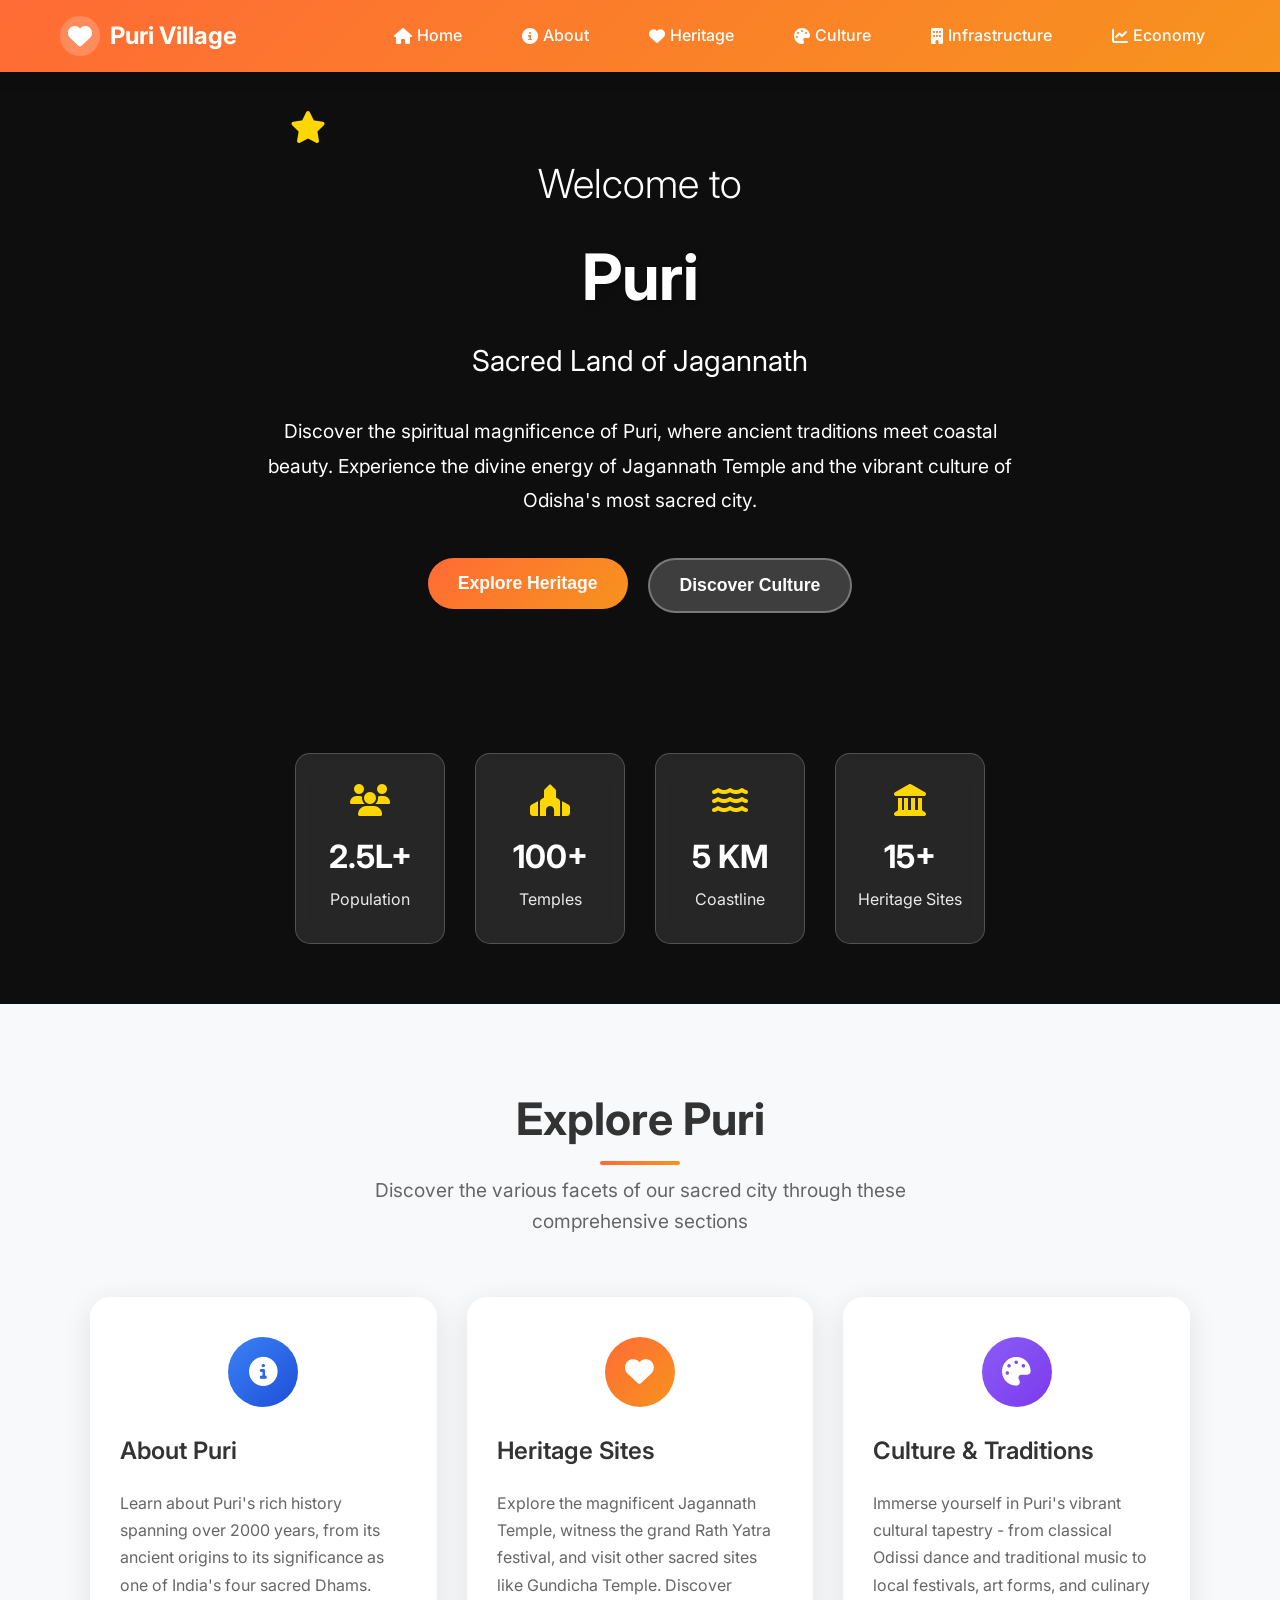
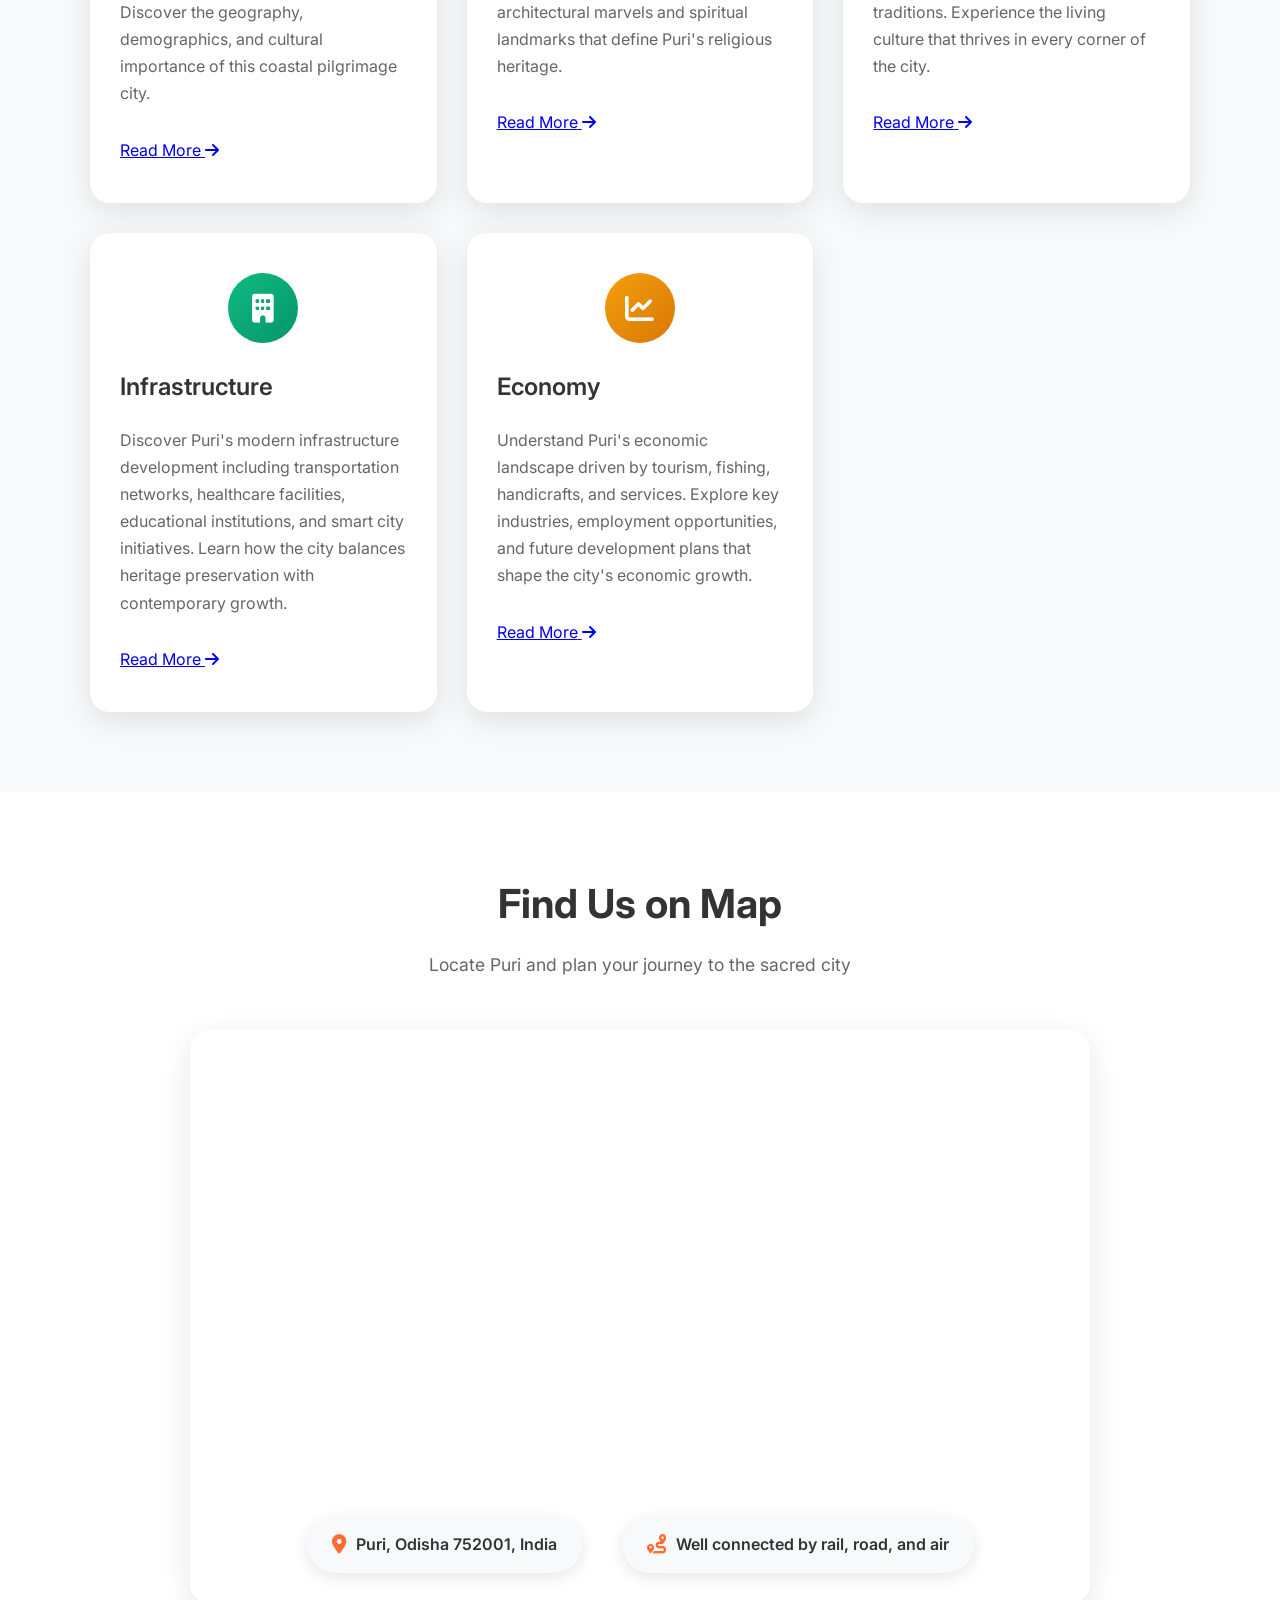
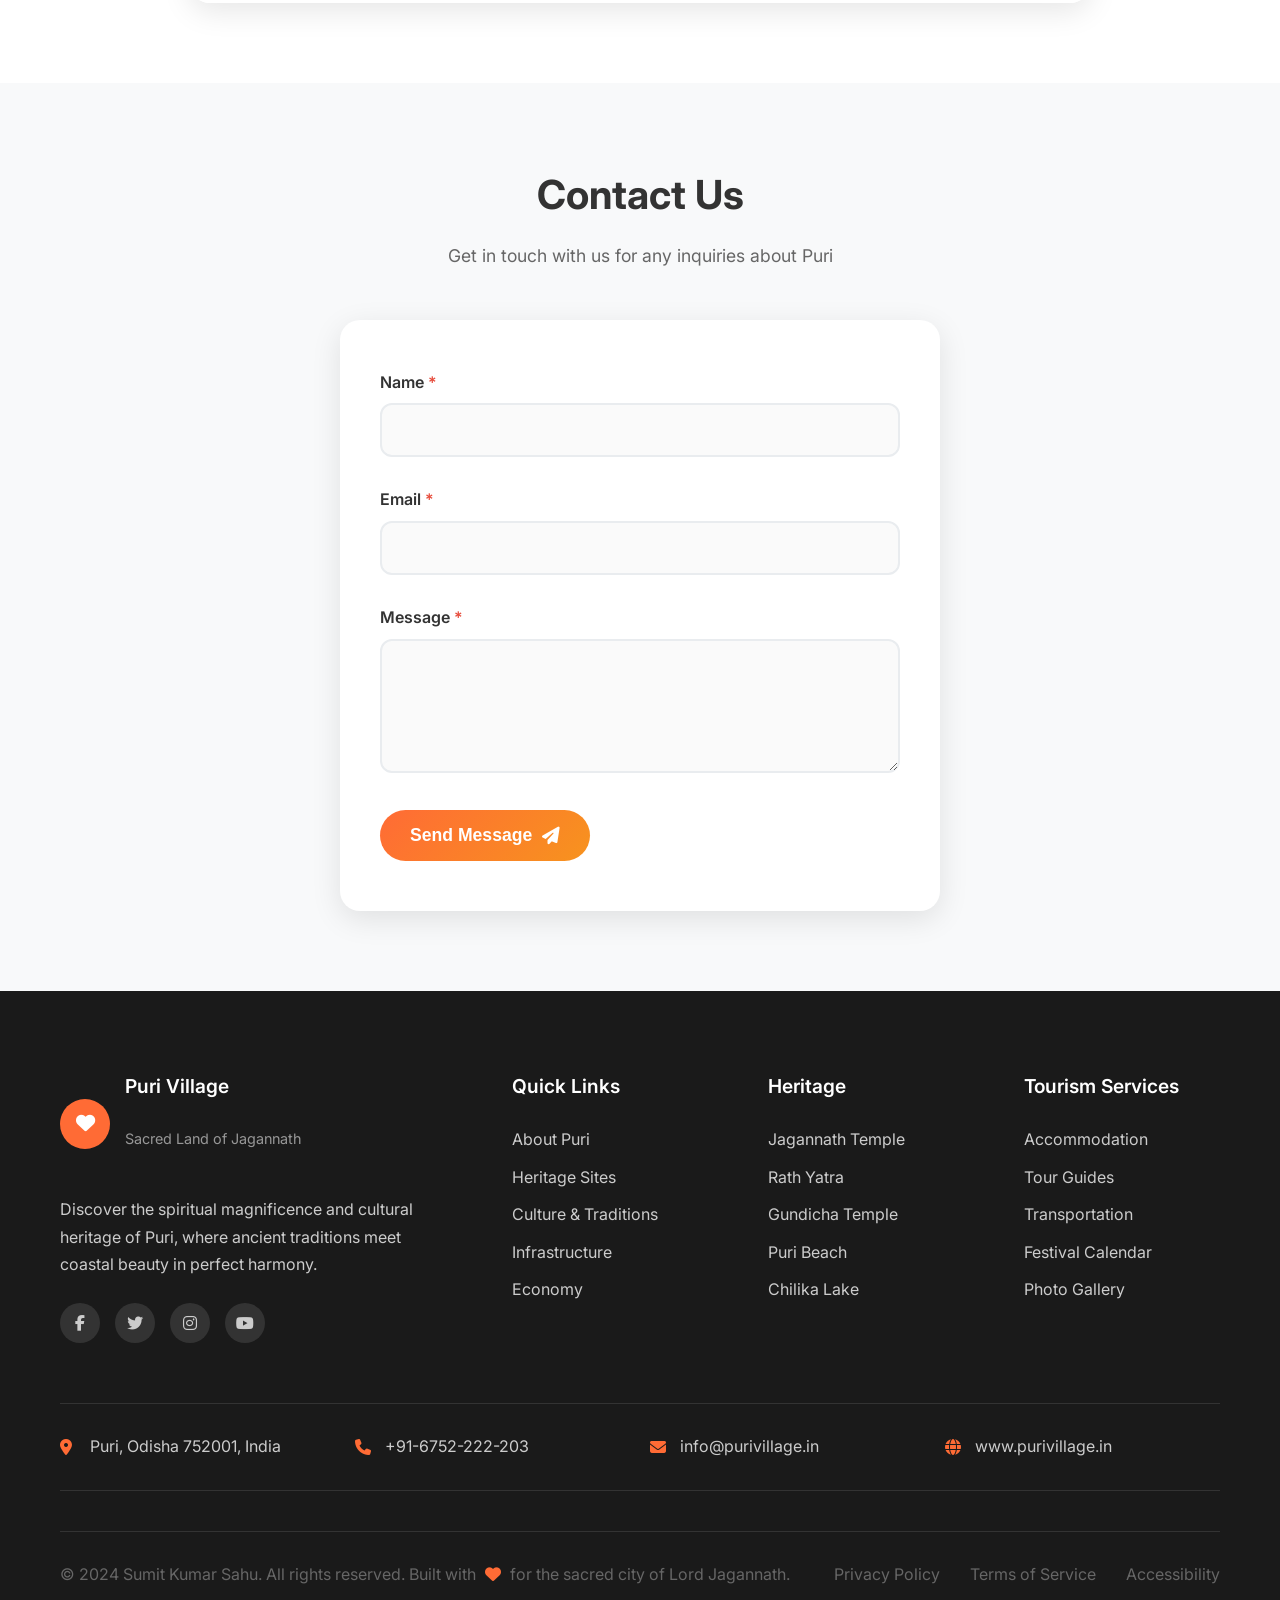
==== commit 9b7046db: "Fix video tag by removing loading attribute" ====
--- a/docs/index.html
+++ b/docs/index.html
@@ -47,8 +47,9 @@
         <!-- Hero Section -->
         <section class="hero" aria-label="Welcome to Puri">
             <!-- Video background -->
-            <video autoplay muted loop playsinline class="hero-video" loading="lazy" aria-hidden="true">
+            <video autoplay muted loop playsinline class="hero-video" aria-hidden="true">
                 <source src="./Assets/videos/Puri-city.mp4" type="video/mp4">
+                Your browser does not support HTML5 video.
             </video>
             
             <div class="hero-content">
@@ -320,4 +321,4 @@
     </footer>
     <script src="./js/script.js"></script>
 </body>
-</html>+</html>
--- a/docs/css/styles.css
+++ b/docs/css/styles.css
@@ -541,23 +541,22 @@
     position: relative;
     min-height: 100vh;
     padding-top: 80px;
+    padding-bottom: 60px;
     color: white;
     text-align: center;
     display: flex;
     flex-direction: column;
     justify-content: center;
-    padding-bottom: 60px;
     overflow: hidden;
+    isolation: isolate;
+    background: #222;
 }
 
 .hero-video {
     position: absolute;
-    top: 0;
-    left: 0;
-    min-width: 100%;
-    min-height: 100%;
-    width: auto;
-    height: auto;
+    inset: 0;
+    width: 100%;
+    height: 100%;
     object-fit: cover;
     z-index: -2;
 }
@@ -565,12 +564,10 @@
 .hero::after {
     content: "";
     position: absolute;
-    top: 0;
-    left: 0;
-    width: 100%;
-    height: 100%;
+    inset: 0;
     background: rgba(0, 0, 0, 0.6);
     z-index: -1;
+    pointer-events: none;
 }
 
 .hero-content {
@@ -3109,4 +3106,4 @@
     .fact-card {
         border: 1px solid #333;
     }
-}+}
